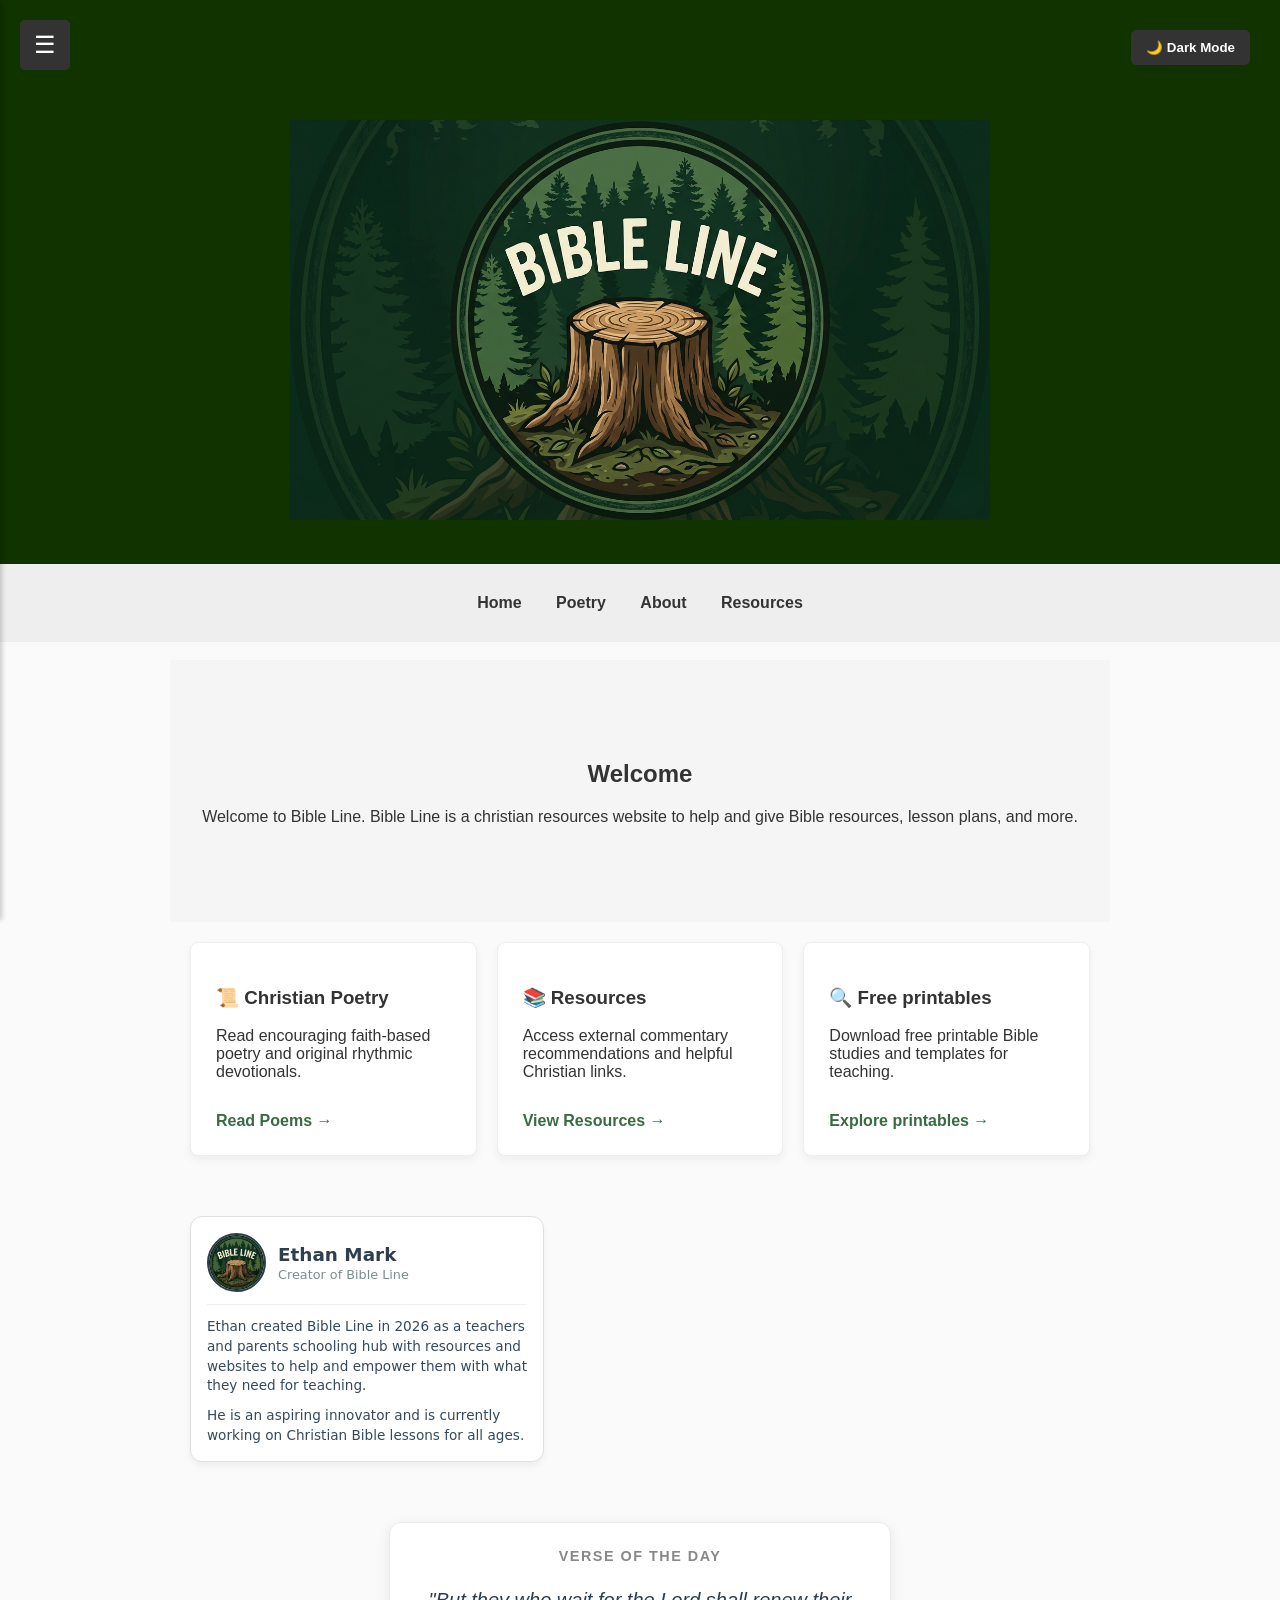
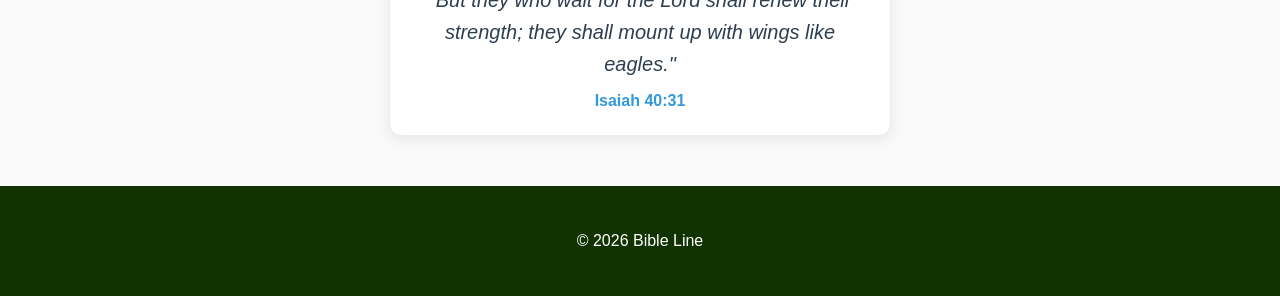
==== index.html @ 925d0a42 "Fix HTML structure for creator card section" ====
<!DOCTYPE html>
<html>
<head>
    <!-- Other tags like title and meta -->
    <link rel="icon" type="image/x-icon" href="favicon-32x32.png">
    <title>Bible Line</title>
    <meta name="viewport" content="width=device-width, initial-scale=1">
    <style>
        .dropdown-content {
            display: none;
            position: absolute; 
            background-color: #f9f9f9;
            box-shadow: 0px 8px 16px 0px rgba(0,0,0,0.2);
            padding: 12px;
            z-index: 1;
        }
        /* FIXED: Added a dot before dropdown-content */
        .dropdown:hover .dropdown-content {
            display: block; 
        }
        body {
            font-family: Arial, sans-serif;
            margin: 0;
            background: #fafafa;
            color: #333;
            transition: background 0.3s, color 0.3s;
        }
        body.dark-mode {
            background: #1a1a1a;
            color: #e0e0e0;
        }
        header {
            background: #130;
            color: white;
            text-align: center;
            padding: 40px;
            position: relative;
        }
        body.dark-mode header {
            background: #0a0a0a;
        }
        /* Sidebar Menu */
        .sidebar-menu {
            position: fixed;
            top: 0;
            left: 0;
            width: 250px;
            height: 100vh;
            background: #130;
            color: white;
            padding-top: 20px;
            transform: translateX(-100%);
            transition: transform 0.3s ease;
            z-index: 2000;
            box-shadow: 2px 0 5px rgba(0, 0, 0, 0.2);
            overflow-y: auto;
        }
        body.dark-mode .sidebar-menu {
            background: #0a0a0a;
        }
        .sidebar-menu.active {
            transform: translateX(0);
        }
        .sidebar-menu a {
            display: block;
            padding: 15px 20px;
            text-decoration: none;
            color: white;
            font-weight: bold;
            transition: all 0.3s ease;
            border-left: 4px solid transparent;
        }
        .sidebar-menu a:hover, .sidebar-menu a:active, .sidebar-menu a:focus {
            background-color: rgba(56, 107, 66, 0.2);
            border-left-color: rgb(56, 107, 66);
            padding-left: 25px;
            color: rgb(56, 107, 66);
        }
        .sidebar-menu a.active {
            background-color: rgba(56, 107, 66, 0.2);
            border-left-color: rgb(56, 107, 66);
            color: rgb(56, 107, 66);
        }
        /* Menu Toggle Button */
        .menu-toggle {
            position: fixed;
            top: 20px;
            left: 20px;
            z-index: 2001;
            background: #333;
            color: white;
            border: none;
            padding: 12px 15px;
            font-size: 24px;
            cursor: pointer;
            border-radius: 5px;
            transition: all 0.3s ease;
            width: 50px;
            height: 50px;
            display: flex;
            align-items: center;
            justify-content: center;
        }
        body.dark-mode .menu-toggle {
            background: #666;
        }
        .menu-toggle:hover {
            background: rgb(56, 107, 66);
            transform: scale(1.05);
        }
        /* Close button inside sidebar */
        .sidebar-close {
            position: absolute;
            top: 20px;
            right: 20px;
            background: none;
            border: none;
            color: white;
            font-size: 28px;
            cursor: pointer;
            padding: 0;
            transition: color 0.3s ease;
        }
        .sidebar-close:hover {
            color: rgb(56, 107, 66);
        }
        /* Overlay when sidebar is open */
        .sidebar-overlay {
            position: fixed;
            top: 0;
            left: 0;
            width: 100%;
            height: 100%;
            background: rgba(0, 0, 0, 0.5);
            z-index: 1999;
            display: none;
        }
        .sidebar-overlay.active {
            display: block;
        }
        /* Adjust header for menu */
        header {
            margin-left: 0;
            transition: margin-left 0.3s ease;
        }
        /* Sidebar menu title */
        .sidebar-title {
            padding: 20px;
            text-align: center;
            border-bottom: 2px solid rgba(255, 255, 255, 0.2);
            margin-bottom: 10px;
            font-size: 18px;
        }
        nav {
            background: #eee;
            text-align: center;
            padding: 15px;
            margin-left: 0;
            transition: margin-left 0.3s ease;
        }
        body.dark-mode nav {
            background: #2a2a2a;
        }
        nav a {
            margin: 15px;
            text-decoration: none;
            color: #333;
            font-weight: bold;
            display: inline-block;
        }
        body.dark-mode nav a {
            color: #e0e0e0;
        }
        nav a:hover, nav a:active, nav a:focus {
            color: rgb(56, 107, 66);
        }
        .hero {
            text-align: center;
            padding: 80px 20px;
            background: #f5f5f5;
        }
        body.dark-mode .hero {
            background: #222;
        }
        section {
            max-width: 900px;
            margin: auto;
            padding: 40px;
        }
        .button {
            background: #000;
            color: white;
            padding: 12px 20px;
            text-decoration: none;
            border-radius: 5px;
            cursor: pointer;
            border: none;
            font-size: 16px;
        }
        .dark-mode-toggle {
            background: #333;
            color: white;
            padding: 10px 15px;
            border: none;
            border-radius: 5px;
            cursor: pointer;
            font-weight: bold;
            margin: 10px;
            position: absolute;
            top: 20px;
            right: 20px;
            transition: background 0.3s ease;
        }
        .dark-mode-toggle:hover {
            background: rgb(56, 107, 66);
        }
        body.dark-mode .dark-mode-toggle {
            background: #666;
        }
        .book {
            background: white;
            padding: 20px;
            margin-bottom: 25px;
            border-radius: 6px;
            box-shadow: 0 0 5px rgba(0, 0, 0, 0.1);
        }
        body.dark-mode .book {
            background: #2a2a2a;
            box-shadow: 0 0 5px rgba(255, 255, 255, 0.1);
        }
        footer {
            text-align: center;
            padding: 30px;
            background: #130;
            color: white;
            margin-top: 50px;
        }
        body.dark-mode footer {
            background: #0a0a0a;
        }
        ::-webkit-scrollbar {
            width: 10px;
        }
        ::-webkit-scrollbar-track {
            background: #f7f7f6;
        }
        ::-webkit-scrollbar-thumb {
            background: #1008;
        }
        ::-webkit-scrollbar-thumb:hover {
            background: #688;
        }
        /* Mobile adjustments */
        @media (max-width: 768px) {
            .menu-toggle {
                width: 45px;
                height: 45px;
                padding: 10px;
            }
            .sidebar-menu {
                width: 200px;
            }
        }
        
        /* Widget Styling */
        #verse-widget {
            font-family: 'Segoe UI', Tahoma, Geneva, Verdana, sans-serif;
            max-width: 450px;
            margin: 20px auto;
            padding: 25px;
            background-color: #FFFFFF;
            border-radius: 12px;
            box-shadow: 0 4px 15px rgba(0, 0, 0, 0.08);
            text-align: center;
            border: 1px solid #EAEAEA;
        }
        body.dark-mode #verse-widget {
            background-color: #2a2a2a;
            border: 1px solid #444444;
            box-shadow: 0 4px 15px rgba(0, 0, 0, 0.3);
        }
        .verse-header {
            font-size: 0.9rem;
            text-transform: uppercase;
            letter-spacing: 1.5px;
            color: #888888;
            margin-bottom: 15px;
            font-weight: 600;
        }
        body.dark-mode .verse-header {
            color: #aaaaaa;
        }
        #verse-text {
            font-size: 1.25rem;
            font-style: italic;
            color: #2C3E50;
            line-height: 1.6;
            margin-bottom: 12px;
        }
        body.dark-mode #verse-text {
            color: #e0e0e0;
        }
        #verse-reference {
            font-size: 1rem;
            font-weight: 600;
            color: #3498DB;
            margin: 0;
        }
        body.dark-mode #verse-reference {
            color: #5dade2;
        }
        .features-grid {
            display: grid;
            grid-template-columns: repeat(auto-fit, minmax(250px, 1fr));
            gap: 20px;
            padding: 20px 40px;
        }
        .feature-card {
            background: white;
            padding: 25px;
            border-radius: 8px;
            box-shadow: 0 4px 10px rgba(0,0,0,0.05);
            transition: transform 0.2s;
            border: 1px solid #eee;
        }
        .feature-card:hover {
            transform: translateY(-5px);
        }
        body.dark-mode .feature-card {
            background: #2a2a2a;
            border-color: #333;
            box-shadow: 0 4px 10px rgba(0,0,0,0.3);
        }
        .card-link {
            display: inline-block;
            margin-top: 15px;
            color: rgb(56, 107, 66);
            text-decoration: none;
            font-weight: bold;
        }
        .search-section { text-align: center; }
        .search-box { display: flex; max-width: 500px; margin: 0 auto 20px; }
        .search-box input { flex: 1; padding: 12px; border: 1px solid #ccc; border-radius: 4px 0 0 4px; }
        .search-box button { padding: 12px 20px; background: rgb(56, 107, 66); color: white; border: none; border-radius: 0 4px 4px 0; cursor: pointer; }
        .search-result-box { max-width: 500px; margin: 0 auto; padding: 20px; background: #fff; border-left: 4px solid rgb(56, 107, 66); border-radius: 4px; }
        body.dark-mode .search-result-box { background: #2a2a2a; }
   
    /* Base Card Layout */
.creator-card {
  max-width: 320px; /* Small, compact width */
  background: #ffffff;
  border: 1px solid #e0e0e0;
  border-radius: 12px;
  padding: 16px;
  box-shadow: 0 4px 6px rgba(0, 0, 0, 0.05);
  font-family: system-ui, -apple-system, sans-serif;
  
  /* Smooth transition setup for the hover effect */
  transition: transform 0.3s ease, box-shadow 0.3s ease;
}

/* Header Layout (Flexbox aligns image and text side-by-side) */
.card-header {
  display: flex;
  align-items: center;
  gap: 12px;
  margin-bottom: 12px;
  border-bottom: 1px solid #f0f0f0;
  padding-bottom: 12px;
}

/* Circular Profile Picture */
.card-picture {
  width: 55px;
  height: 55px;
  border-radius: 50%;
  object-fit: cover;
  border: 2px solid #2c3e50; /* Adjust color to match your site theme */
}

/* Typography Inside Card */
.card-titles h1 {
  font-size: 1.15rem;
  margin: 0;
  color: #2c3e50;
}

.card-subtitle {
  font-size: 0.8rem;
  color: #7f8c8d;
  display: block;
  margin-top: 2px;
}

.card-content p {
  font-size: 0.85rem;
  line-height: 1.45;
  color: #34495e;
  margin: 0 0 10px 0;
}

.card-content p:last-child {
  margin-bottom: 0; /* Cleans up spacing at the bottom */
}

/* The Hover Animation Effect */
.creator-card:hover {
  transform: translateY(-5px); /* Lifts the card up slightly */
  box-shadow: 0 12px 20px rgba(0, 0, 0, 0.1); /* Deepens the shadow */
  border-color: #2c3e50; /* Optional: Changes border accent color on hover */
}
    </style>
</head>
<body>

    <!-- Sidebar Overlay -->
    <div class="sidebar-overlay" id="sidebarOverlay" onclick="closeSidebar()"></div>

    <!-- Sidebar Menu -->
    <div class="sidebar-menu" id="sidebarMenu">
        <button class="sidebar-close" onclick="closeSidebar()">✕</button>
        <img class="sidebar-title" src="bibleline_logo.png" alt="Company Logo" width="150" height="100">
        <a href="index.html" class="active">Home</a>
        <a href="poetry.html">Poetry</a>
        <a href="about.html">About</a>
           <div class="dropdown">
  <a href="resources.html">Resources</a>
     <div class="dropdown-content">
       <a href="science.html">Science</a>
       <a href="bible.html">Bible</a>
          <a href="biblelineresources.html">Bible Line resources</a>
  </div> 
</div>
   
    
    </div> <!-- FIXED: Added missing closing div for sidebar-menu -->
<!-- Menu Toggle Button -->
<button class="menu-toggle" id="menuToggle" onclick="toggleSidebar()">☰</button>
<header>
  <button class="dark-mode-toggle top-right" onclick="toggleDarkMode()">🌙 Dark Mode</button>
</header>
    <!-- Menu Toggle Button -->
    <button class="menu-toggle" id="menuToggle" onclick="toggleSidebar()">☰</button>

    <header>
        <img src="bibleline_logo.png" alt="Company Logo" width="700" height="400">
    </header>

    <nav>
        <a href="index.html">Home</a>
        <a href="poetry.html">Poetry</a>
        <a href="about.html">About</a>
        <a href="resources.html">Resources</a>
    </nav>
    <br>
  <section class="hero">
        <h2>Welcome</h2>
        <p>Welcome to Bible Line. Bible Line is a christian resources website to help and give Bible resources, lesson plans, and more.</p>
    </section>
    
<section class="features-grid">
    <div class="feature-card">
        <h3>📜 Christian Poetry</h3>
        <p>Read encouraging faith-based poetry and original rhythmic devotionals.</p>
        <a href="poetry.html" class="card-link">Read Poems →</a>
    </div>
    <div class="feature-card">
        <h3>📚 Resources</h3>
        <p>Access external commentary recommendations and helpful Christian links.</p>
        <a href="resources.html" class="card-link">View Resources →</a>
    </div>
    <div class="feature-card">
        <h3>🔍 Free printables</h3>
        <p>Download free printable Bible studies and templates for teaching.</p>
        <a href="biblelineresources.html" class="card-link">Explore printables →</a>
    </div>
</section>

    <!-- Hoverable Creator Card -->
<section><aside class="creator-card">
  <div class="card-header">
    <img src="bibleline_logo.png" alt="Ethan Mark Profile Picture" class="card-picture">
    <div class="card-titles">
      <h1>Ethan Mark</h1>
      <span class="card-subtitle">Creator of Bible Line</span>
    </div>
  </div>
  
  <div class="card-content">
    <p>Ethan created Bible Line in 2026 as a teachers and parents schooling hub with resources and websites to help and empower them with what they need for teaching.</p>
    <p>He is an aspiring innovator and is currently working on Christian Bible lessons for all ages.</p>
  </div>
</aside></section>
<!---<section class="search-section">
    <h2>Quick Scripture Lookup</h2>
    <div class="search-box">
        <input type="text" id="scriptureInput" placeholder="e.g., John 3:16 or Genesis 1:1">
        <button onclick="lookupScripture()">Search</button>
    </div>
    <div id="searchResult" class="search-result-box" style="display:none;"></div>
</section> -->
    
    <!-- Verse of the Day Widget Container -->
    <div id="verse-widget">
        <div class="verse-header">Verse of the Day</div>
        <p id="verse-text">Loading daily verse...</p>
        <p id="verse-reference"></p>
    </div>

    
    <footer>
        <p>© 2026 Bible Line</p>
    </footer>

    <!-- Combined and Corrected Logic Script -->
    <script>
        // A curated list of verses to rotate through daily
        const verses = [
            {
                text: "For I know the plans I have for you, declares the Lord, plans for welfare and not for evil, to give you a future and a hope.",
                ref: "Jeremiah 29:11"
            },
            {
                text: "Trust in the Lord with all your heart, and do not lean on your own understanding.",
                ref: "Proverbs 3:5"
            },
            {
                text: "The Lord is my shepherd; I shall not want.",
                ref: "Psalm 23:1"
            },
            {
                text: "I can do all things through him who strengthens me.",
                ref: "Philippians 4:13"
            },
            {
                text: "But they who wait for the Lord shall renew their strength; they shall mount up with wings like eagles.",
                ref: "Isaiah 40:31"
            },
            {
                text: "Be strong and courageous. Do not be frightened, and do not be dismayed, for the Lord your God is with you wherever you go.",
                ref: "Joshua 1:9"
            },
            {
                text: "And we know that for those who love God all things work together for good, for those who are called according to his purpose.",
                ref: "Romans 8:28"
            }
        ];

        function displayDailyVerse() {
            // Get the current day of the year (0-365) to determine the index
            const now = new Date();
            const start = new Date(now.getFullYear(), 0, 0);
            const diff = now - start;
            const oneDay = 1000 * 60 * 60 * 24;
            const dayOfYear = Math.floor(diff / oneDay);

            // Select the verse using the day number
            const verseIndex = dayOfYear % verses.length;
            const dailyVerse = verses[verseIndex];

            // Inject into the HTML
            document.getElementById("verse-text").innerText = `"${dailyVerse.text}"`;
            document.getElementById("verse-reference").innerText = dailyVerse.ref;
        }

        // Toggle sidebar menu
        function toggleSidebar() {
            const sidebar = document.getElementById('sidebarMenu');
            const overlay = document.getElementById('sidebarOverlay');
            sidebar.classList.toggle('active');
            overlay.classList.toggle('active');
        }

        // Close sidebar menu
        function closeSidebar() {
            const sidebar = document.getElementById('sidebarMenu');
            const overlay = document.getElementById('sidebarOverlay');
            sidebar.classList.remove('active');
            overlay.classList.remove('active');
        }

        // Run everything once DOM is ready to avoid window.onload overriding issues
        document.addEventListener('DOMContentLoaded', function() {
            // Run verse display
            displayDailyVerse();

            // Close sidebar when clicking on a link
            document.querySelectorAll('.sidebar-menu a').forEach(link => {
                link.addEventListener('click', function() {
                    closeSidebar();
                });
            });

            // Close sidebar when pressing Escape key
            document.addEventListener('keydown', function(event) {
                if (event.key === 'Escape') {
                    closeSidebar();
                }
            });

            // Load saved dark mode preference
            if (localStorage.getItem('darkMode') === 'enabled') {
                document.body.classList.add('dark-mode');
            }

            // Set active sidebar link based on current page
            const currentPage = window.location.pathname.split('/').pop() || 'index.html';
            document.querySelectorAll('.sidebar-menu a').forEach(link => {
                if (link.getAttribute('href') === currentPage) {
                    link.classList.add('active');
                }
            });
        });
        
        // Toggle dark mode
        function toggleDarkMode() {
            document.body.classList.toggle('dark-mode');
            
            // Save preference to browser storage
            if (document.body.classList.contains('dark-mode')) {
                localStorage.setItem('darkMode', 'enabled');
            } else {
                localStorage.setItem('darkMode', 'disabled');
            }
        }
        
        async function lookupScripture() {
            const query = document.getElementById('scriptureInput').value.trim();
            const resultBox = document.getElementById('searchResult');
            if (!query) return;

            resultBox.style.display = "block";
            resultBox.innerText = "Searching...";

            try {
                // Uses the open translation API
                const response = await fetch(`https://bible-api.com${encodeURIComponent(query)}`);
                if (!response.ok) throw new Error();
                const data = await response.json();
                
                resultBox.innerHTML = `<strong>${data.reference} (${data.translation_name})</strong><p>"${data.text.trim()}"</p>`;
            } catch (e) {
                resultBox.innerHTML = "<span style='color:red;'>Verse not found. Please check spelling (e.g., 'John 3:16').</span>";
            }
        }
    </script>
</body>
</html>
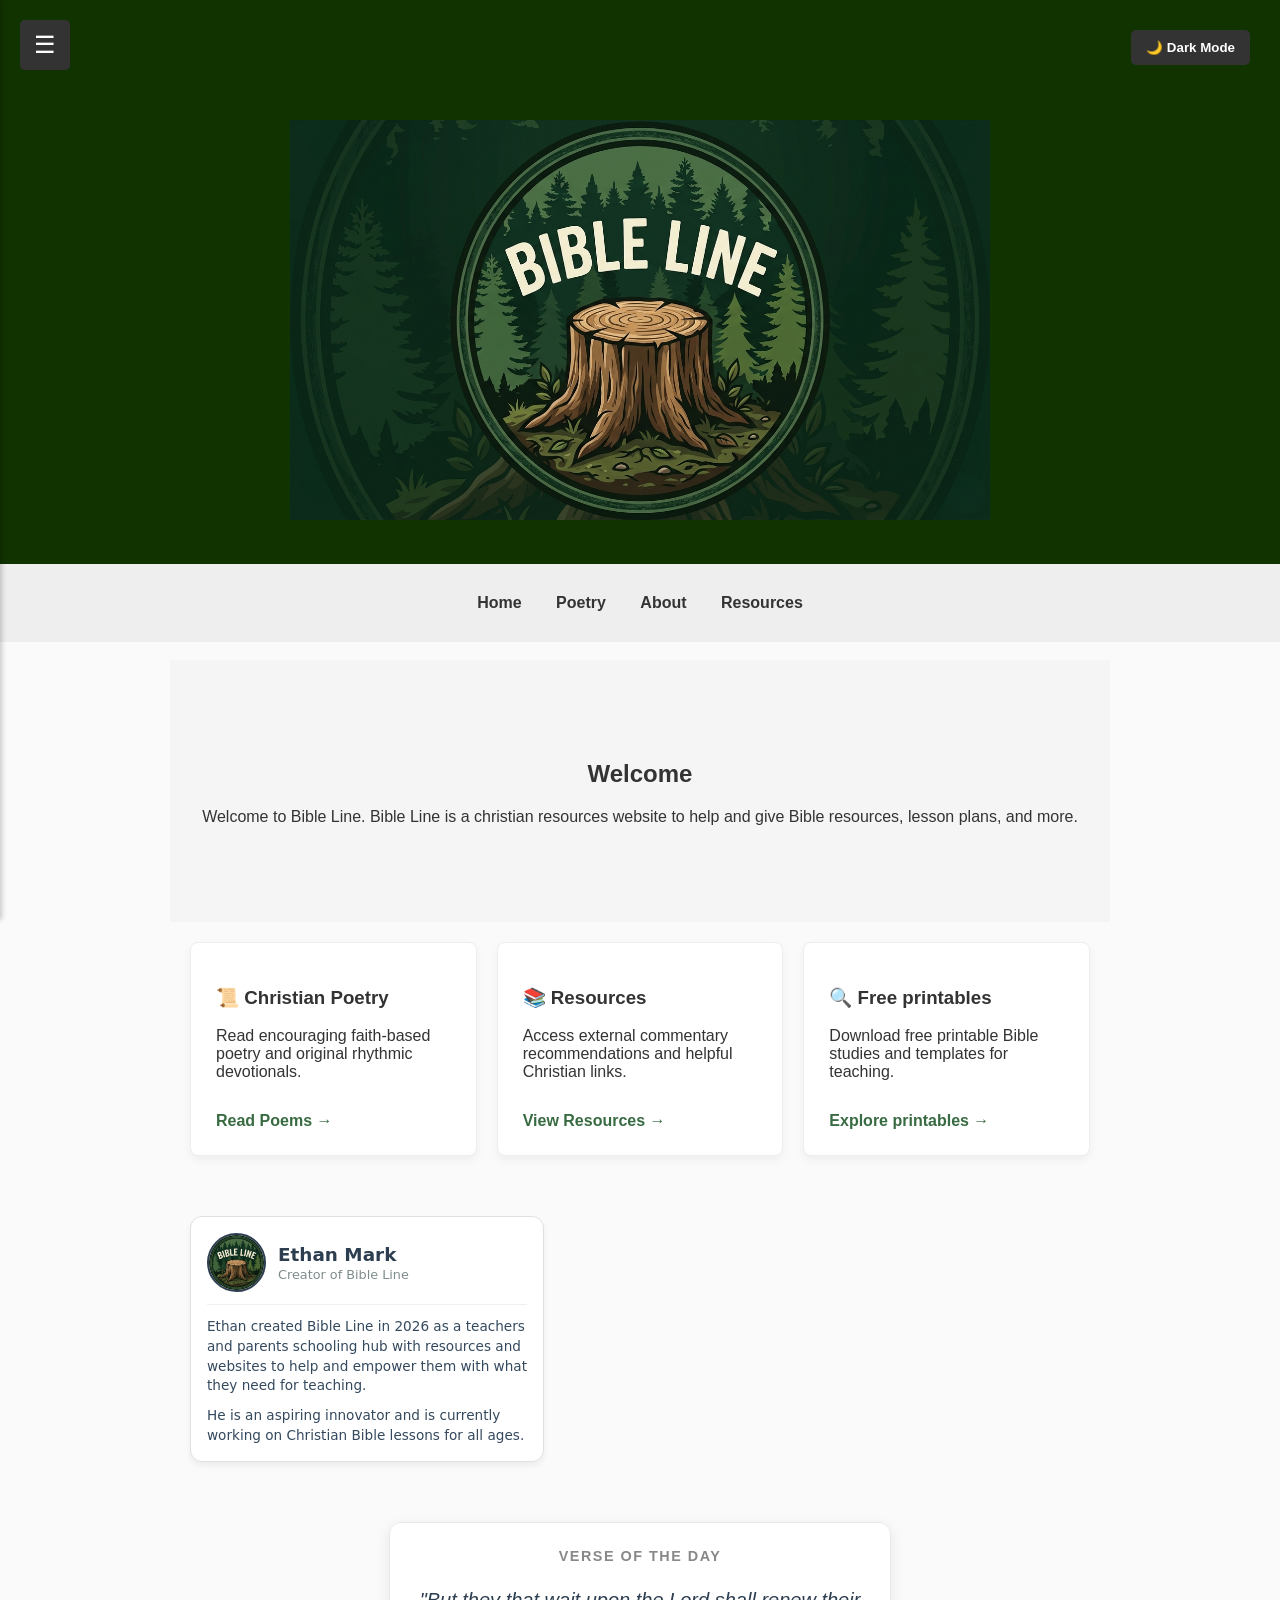
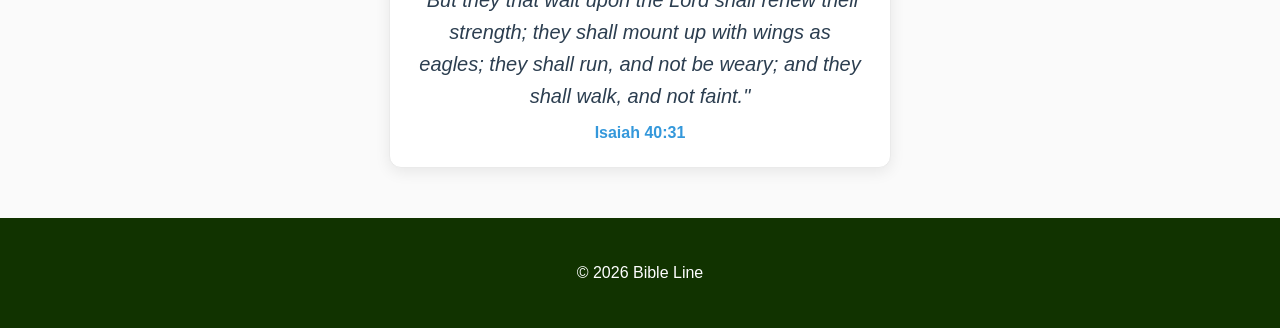
==== commit be499243: "Update verses for the verse of the day section" ====
--- a/index.html
+++ b/index.html
@@ -432,7 +432,7 @@
   </div> 
 </div>
    
-    
+     
     </div> <!-- FIXED: Added missing closing div for sidebar-menu -->
 <!-- Menu Toggle Button -->
 <button class="menu-toggle" id="menuToggle" onclick="toggleSidebar()">☰</button>
@@ -517,11 +517,15 @@
         // A curated list of verses to rotate through daily
         const verses = [
             {
-                text: "For I know the plans I have for you, declares the Lord, plans for welfare and not for evil, to give you a future and a hope.",
+                text: "I can do all things through Christ which strengtheneth me.",
+                ref: "Philippians 4:13"
+            },
+            {
+                text: "For I know the thoughts that I think toward you, saith the Lord, thoughts of peace, and not of evil, to give you an expected end.",
                 ref: "Jeremiah 29:11"
             },
             {
-                text: "Trust in the Lord with all your heart, and do not lean on your own understanding.",
+                text: "Trust in the Lord with all thine heart; and lean not unto thine own understanding.",
                 ref: "Proverbs 3:5"
             },
             {
@@ -529,19 +533,15 @@
                 ref: "Psalm 23:1"
             },
             {
-                text: "I can do all things through him who strengthens me.",
-                ref: "Philippians 4:13"
-            },
-            {
-                text: "But they who wait for the Lord shall renew their strength; they shall mount up with wings like eagles.",
+                text: "But they that wait upon the Lord shall renew their strength; they shall mount up with wings as eagles; they shall run, and not be weary; and they shall walk, and not faint.",
                 ref: "Isaiah 40:31"
             },
             {
-                text: "Be strong and courageous. Do not be frightened, and do not be dismayed, for the Lord your God is with you wherever you go.",
+                text: "Have not I commanded thee? Be strong and of a good courage; be not afraid, neither be thou dismayed: for the Lord thy God is with thee whithersoever thou goest.",
                 ref: "Joshua 1:9"
             },
             {
-                text: "And we know that for those who love God all things work together for good, for those who are called according to his purpose.",
+                text: "And we know that all things work together for good to them that love God, to them who are the called according to his purpose.",
                 ref: "Romans 8:28"
             }
         ];
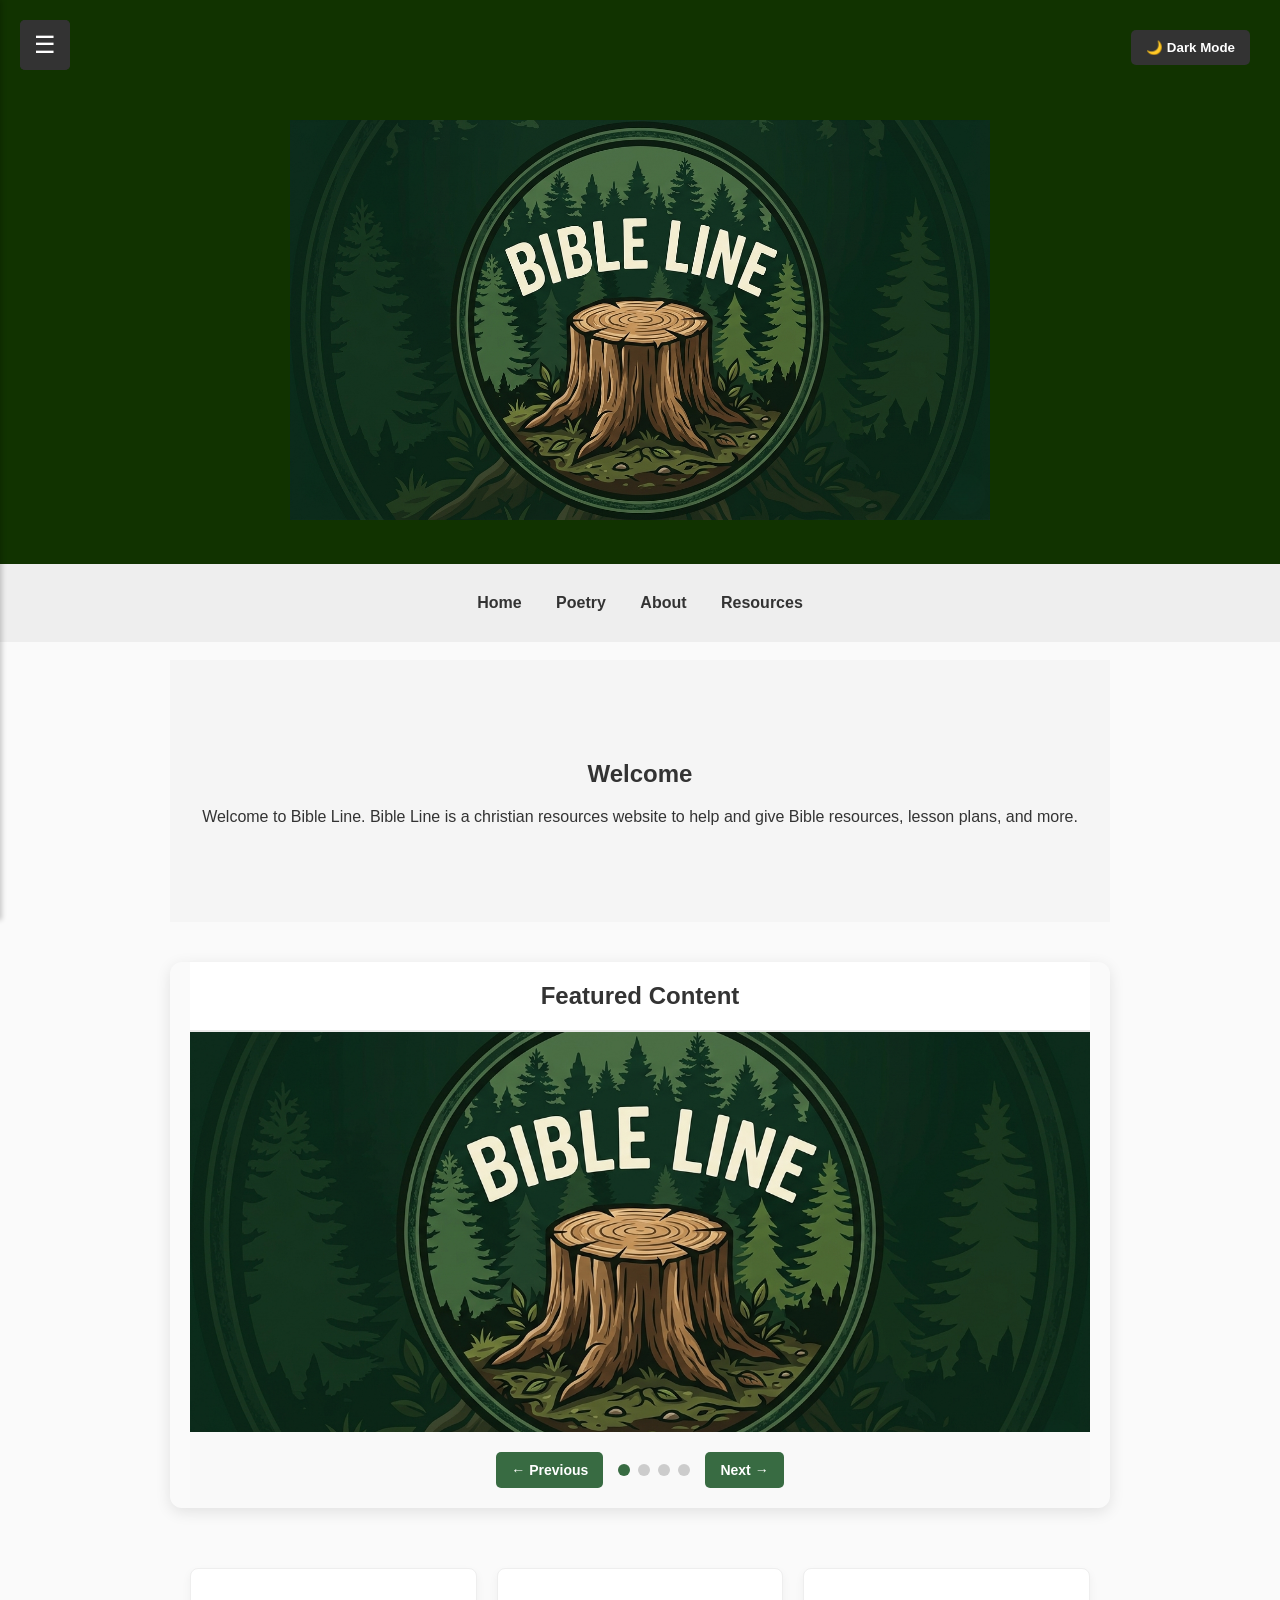
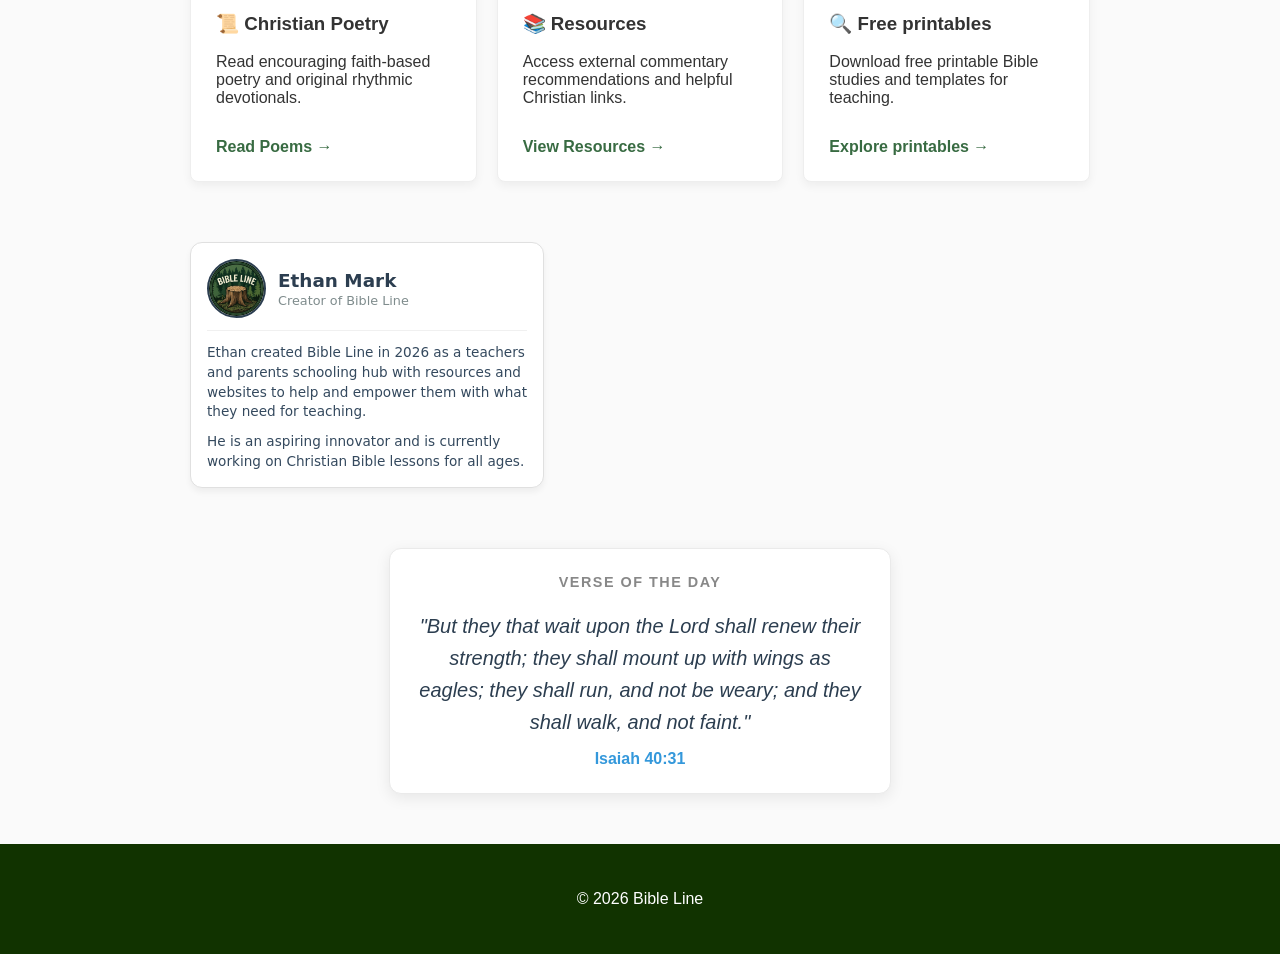
==== commit 8305f57a: "Add auto-rotating image carousel section to homepage" ====
--- a/index.html
+++ b/index.html
@@ -409,6 +409,138 @@
   box-shadow: 0 12px 20px rgba(0, 0, 0, 0.1); /* Deepens the shadow */
   border-color: #2c3e50; /* Optional: Changes border accent color on hover */
 }
+
+        /* Carousel Styling */
+        .carousel-container {
+            max-width: 900px;
+            margin: 40px auto;
+            padding: 0 20px;
+            position: relative;
+            overflow: hidden;
+            border-radius: 12px;
+            box-shadow: 0 4px 15px rgba(0, 0, 0, 0.1);
+        }
+
+        body.dark-mode .carousel-container {
+            box-shadow: 0 4px 15px rgba(0, 0, 0, 0.3);
+        }
+
+        .carousel {
+            position: relative;
+            width: 100%;
+            height: 400px;
+            background: #f0f0f0;
+            overflow: hidden;
+        }
+
+        body.dark-mode .carousel {
+            background: #222;
+        }
+
+        .carousel-slide {
+            position: absolute;
+            width: 100%;
+            height: 100%;
+            opacity: 0;
+            transition: opacity 0.8s ease-in-out;
+            display: flex;
+            align-items: center;
+            justify-content: center;
+        }
+
+        .carousel-slide.active {
+            opacity: 1;
+        }
+
+        .carousel-slide img {
+            width: 100%;
+            height: 100%;
+            object-fit: cover;
+        }
+
+        /* Carousel Controls */
+        .carousel-controls {
+            display: flex;
+            justify-content: center;
+            align-items: center;
+            gap: 15px;
+            padding: 20px;
+            background: #f9f9f9;
+        }
+
+        body.dark-mode .carousel-controls {
+            background: #2a2a2a;
+        }
+
+        .carousel-btn {
+            background: rgb(56, 107, 66);
+            color: white;
+            border: none;
+            padding: 10px 15px;
+            border-radius: 5px;
+            cursor: pointer;
+            font-weight: bold;
+            transition: background 0.3s ease;
+            font-size: 14px;
+        }
+
+        .carousel-btn:hover {
+            background: #3d7547;
+        }
+
+        .carousel-dots {
+            display: flex;
+            gap: 8px;
+            justify-content: center;
+        }
+
+        .dot {
+            width: 12px;
+            height: 12px;
+            border-radius: 50%;
+            background: #ccc;
+            cursor: pointer;
+            transition: background 0.3s ease;
+        }
+
+        .dot.active {
+            background: rgb(56, 107, 66);
+        }
+
+        .dot:hover {
+            background: #999;
+        }
+
+        .carousel-title {
+            text-align: center;
+            padding: 20px;
+            font-size: 24px;
+            font-weight: bold;
+            color: #333;
+            background: white;
+            border-bottom: 2px solid #eaeaea;
+        }
+
+        body.dark-mode .carousel-title {
+            background: #2a2a2a;
+            color: #e0e0e0;
+            border-bottom-color: #444;
+        }
+
+        @media (max-width: 768px) {
+            .carousel {
+                height: 250px;
+            }
+
+            .carousel-btn {
+                padding: 8px 12px;
+                font-size: 12px;
+            }
+
+            .carousel-title {
+                font-size: 18px;
+            }
+        }
     </style>
 </head>
 <body>
@@ -457,6 +589,35 @@
         <h2>Welcome</h2>
         <p>Welcome to Bible Line. Bible Line is a christian resources website to help and give Bible resources, lesson plans, and more.</p>
     </section>
+
+    <!-- Auto-Rotating Carousel -->
+    <div class="carousel-container">
+        <div class="carousel-title">Featured Content</div>
+        <div class="carousel">
+            <div class="carousel-slide active">
+                <img src="bibleline_logo.png" alt="Featured Image 1">
+            </div>
+            <div class="carousel-slide">
+                <img src="bibleline_logo.png" alt="Featured Image 2">
+            </div>
+            <div class="carousel-slide">
+                <img src="bibleline_logo.png" alt="Featured Image 3">
+            </div>
+            <div class="carousel-slide">
+                <img src="bibleline_logo.png" alt="Featured Image 4">
+            </div>
+        </div>
+        <div class="carousel-controls">
+            <button class="carousel-btn" onclick="previousSlide()">← Previous</button>
+            <div class="carousel-dots">
+                <span class="dot active" onclick="goToSlide(0)"></span>
+                <span class="dot" onclick="goToSlide(1)"></span>
+                <span class="dot" onclick="goToSlide(2)"></span>
+                <span class="dot" onclick="goToSlide(3)"></span>
+            </div>
+            <button class="carousel-btn" onclick="nextSlide()">Next →</button>
+        </div>
+    </div>
     
 <section class="features-grid">
     <div class="feature-card">
@@ -563,6 +724,45 @@
             document.getElementById("verse-reference").innerText = dailyVerse.ref;
         }
 
+        // Carousel functionality
+        let currentSlide = 0;
+        const slides = document.querySelectorAll('.carousel-slide');
+        const dots = document.querySelectorAll('.dot');
+        let autoRotateInterval;
+
+        function showSlide(n) {
+            slides.forEach(slide => slide.classList.remove('active'));
+            dots.forEach(dot => dot.classList.remove('active'));
+            
+            slides[n].classList.add('active');
+            dots[n].classList.add('active');
+            currentSlide = n;
+        }
+
+        function nextSlide() {
+            showSlide((currentSlide + 1) % slides.length);
+            resetAutoRotate();
+        }
+
+        function previousSlide() {
+            showSlide((currentSlide - 1 + slides.length) % slides.length);
+            resetAutoRotate();
+        }
+
+        function goToSlide(n) {
+            showSlide(n);
+            resetAutoRotate();
+        }
+
+        function autoRotate() {
+            nextSlide();
+        }
+
+        function resetAutoRotate() {
+            clearInterval(autoRotateInterval);
+            autoRotateInterval = setInterval(autoRotate, 5000); // Change slide every 5 seconds
+        }
+
         // Toggle sidebar menu
         function toggleSidebar() {
             const sidebar = document.getElementById('sidebarMenu');
@@ -583,6 +783,9 @@
         document.addEventListener('DOMContentLoaded', function() {
             // Run verse display
             displayDailyVerse();
+
+            // Start carousel auto-rotation
+            autoRotateInterval = setInterval(autoRotate, 5000);
 
             // Close sidebar when clicking on a link
             document.querySelectorAll('.sidebar-menu a').forEach(link => {
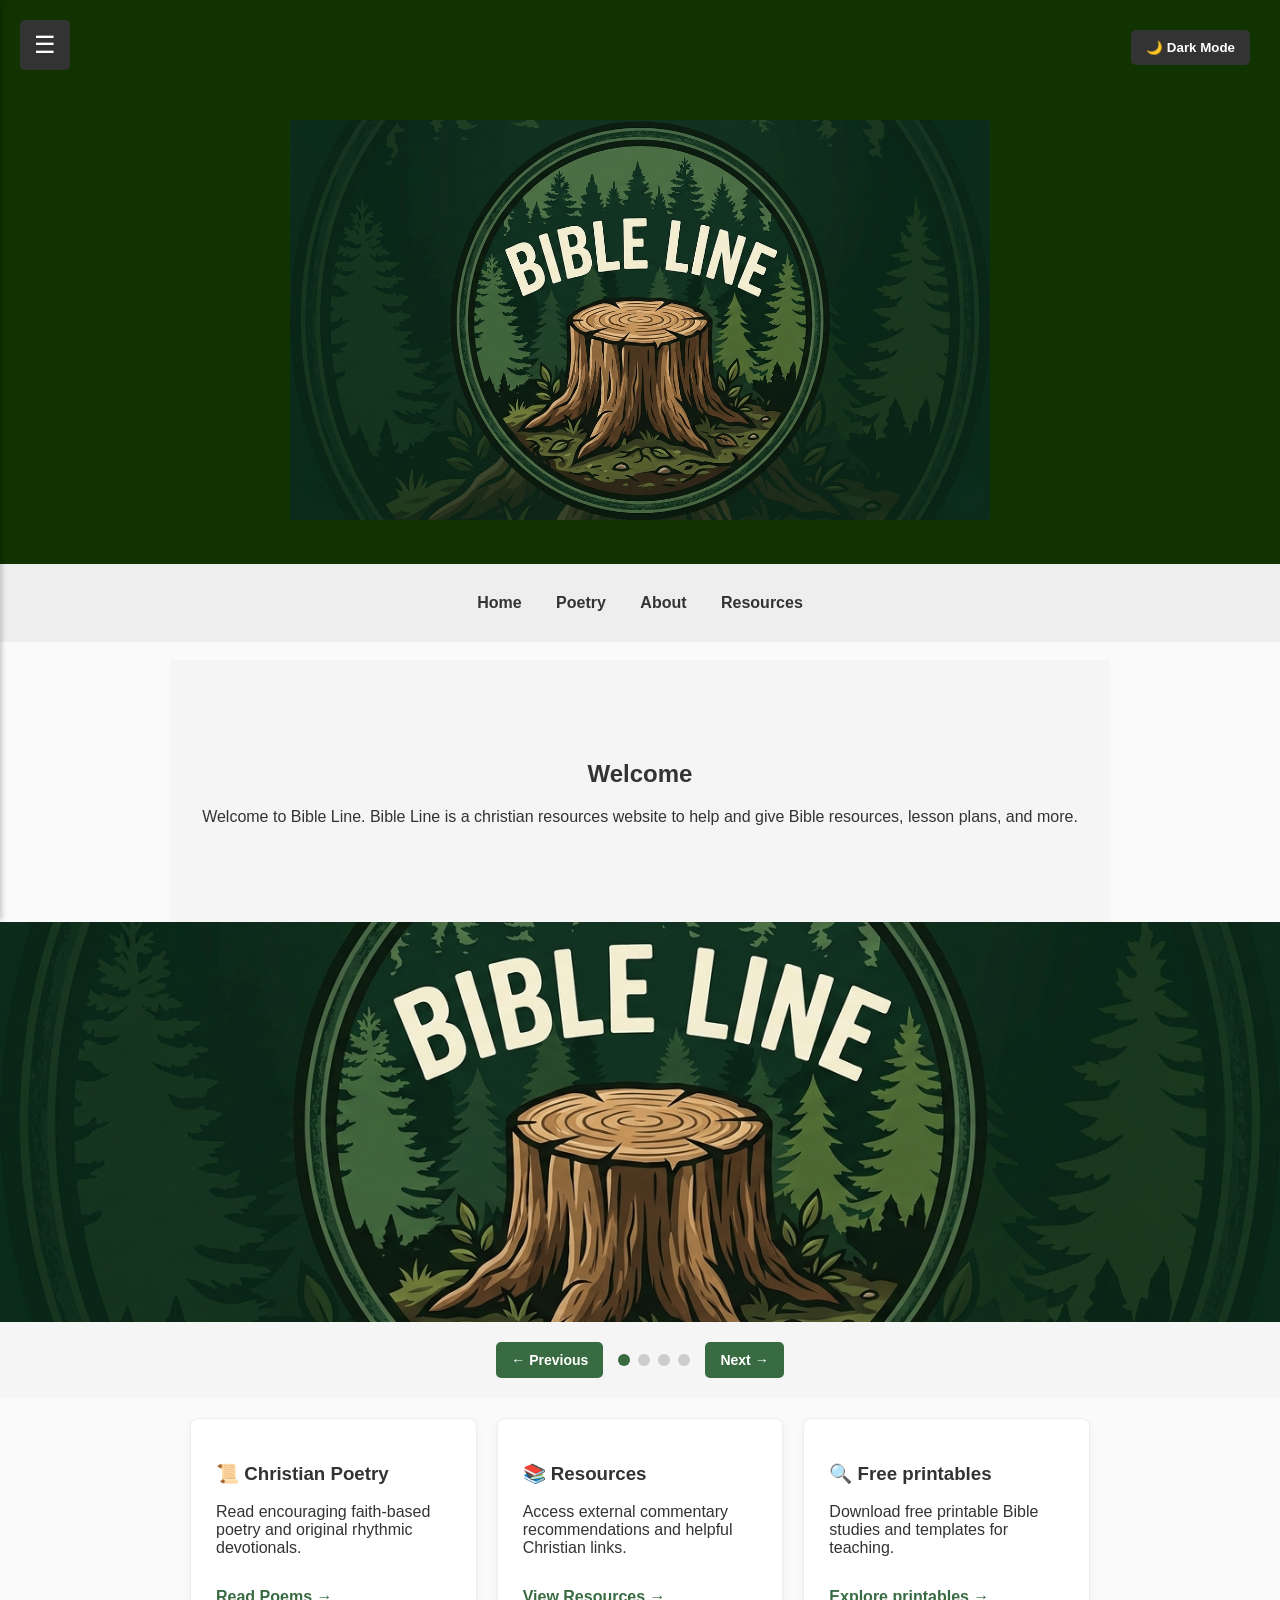
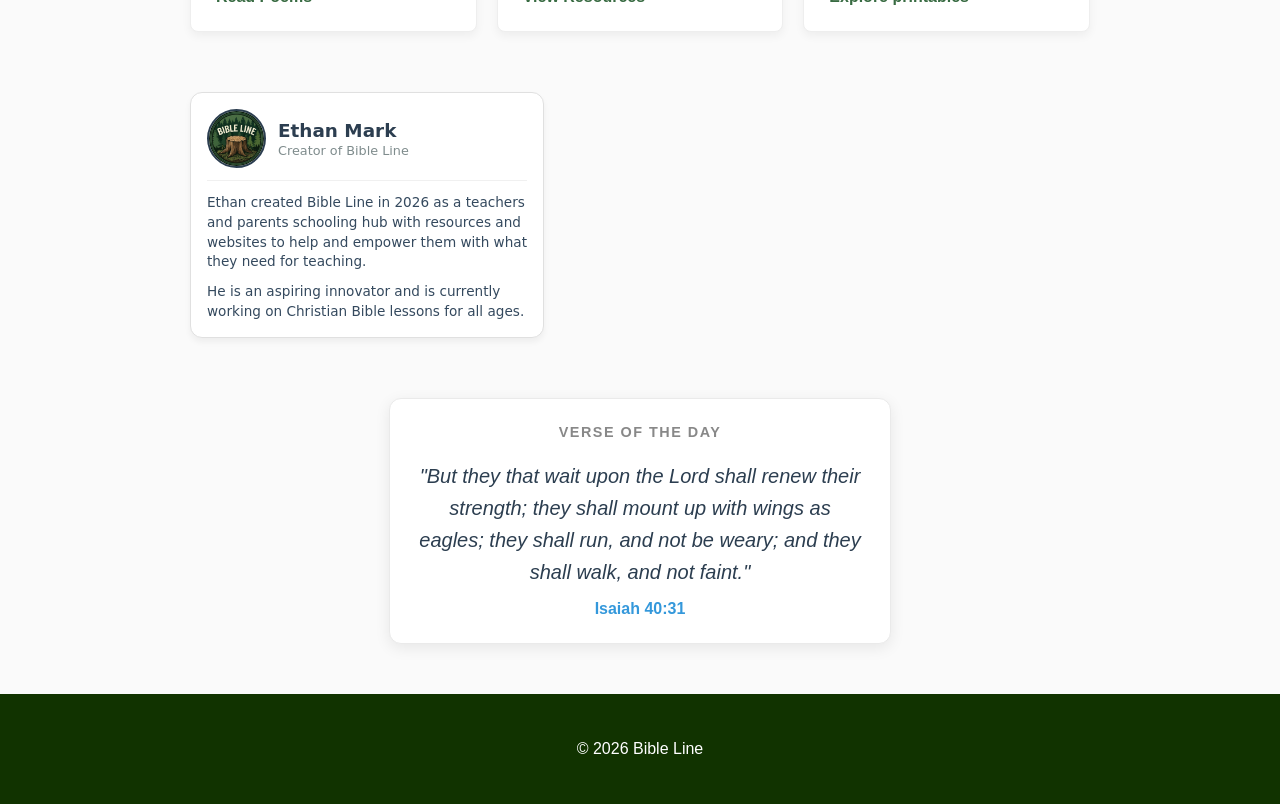
==== commit 288c0715: "Update carousel to blend seamlessly into background with no borders or shadows" ====
--- a/index.html
+++ b/index.html
@@ -410,31 +410,33 @@
   border-color: #2c3e50; /* Optional: Changes border accent color on hover */
 }
 
-        /* Carousel Styling */
+        /* Carousel Styling - Blended Background */
         .carousel-container {
-            max-width: 900px;
-            margin: 40px auto;
-            padding: 0 20px;
+            max-width: 100%;
+            margin: 0;
+            padding: 0;
             position: relative;
             overflow: hidden;
-            border-radius: 12px;
-            box-shadow: 0 4px 15px rgba(0, 0, 0, 0.1);
+            border-radius: 0;
+            box-shadow: none;
+            background: #f5f5f5;
         }
 
         body.dark-mode .carousel-container {
-            box-shadow: 0 4px 15px rgba(0, 0, 0, 0.3);
+            background: #222;
+            box-shadow: none;
         }
 
         .carousel {
             position: relative;
             width: 100%;
             height: 400px;
-            background: #f0f0f0;
+            background: transparent;
             overflow: hidden;
         }
 
         body.dark-mode .carousel {
-            background: #222;
+            background: transparent;
         }
 
         .carousel-slide {
@@ -465,11 +467,12 @@
             align-items: center;
             gap: 15px;
             padding: 20px;
-            background: #f9f9f9;
+            background: transparent;
+            margin: 0 auto;
         }
 
         body.dark-mode .carousel-controls {
-            background: #2a2a2a;
+            background: transparent;
         }
 
         .carousel-btn {
@@ -511,22 +514,6 @@
             background: #999;
         }
 
-        .carousel-title {
-            text-align: center;
-            padding: 20px;
-            font-size: 24px;
-            font-weight: bold;
-            color: #333;
-            background: white;
-            border-bottom: 2px solid #eaeaea;
-        }
-
-        body.dark-mode .carousel-title {
-            background: #2a2a2a;
-            color: #e0e0e0;
-            border-bottom-color: #444;
-        }
-
         @media (max-width: 768px) {
             .carousel {
                 height: 250px;
@@ -535,10 +522,6 @@
             .carousel-btn {
                 padding: 8px 12px;
                 font-size: 12px;
-            }
-
-            .carousel-title {
-                font-size: 18px;
             }
         }
     </style>
@@ -590,9 +573,8 @@
         <p>Welcome to Bible Line. Bible Line is a christian resources website to help and give Bible resources, lesson plans, and more.</p>
     </section>
 
-    <!-- Auto-Rotating Carousel -->
+    <!-- Auto-Rotating Carousel - Blended Background -->
     <div class="carousel-container">
-        <div class="carousel-title">Featured Content</div>
         <div class="carousel">
             <div class="carousel-slide active">
                 <img src="bibleline_logo.png" alt="Featured Image 1">
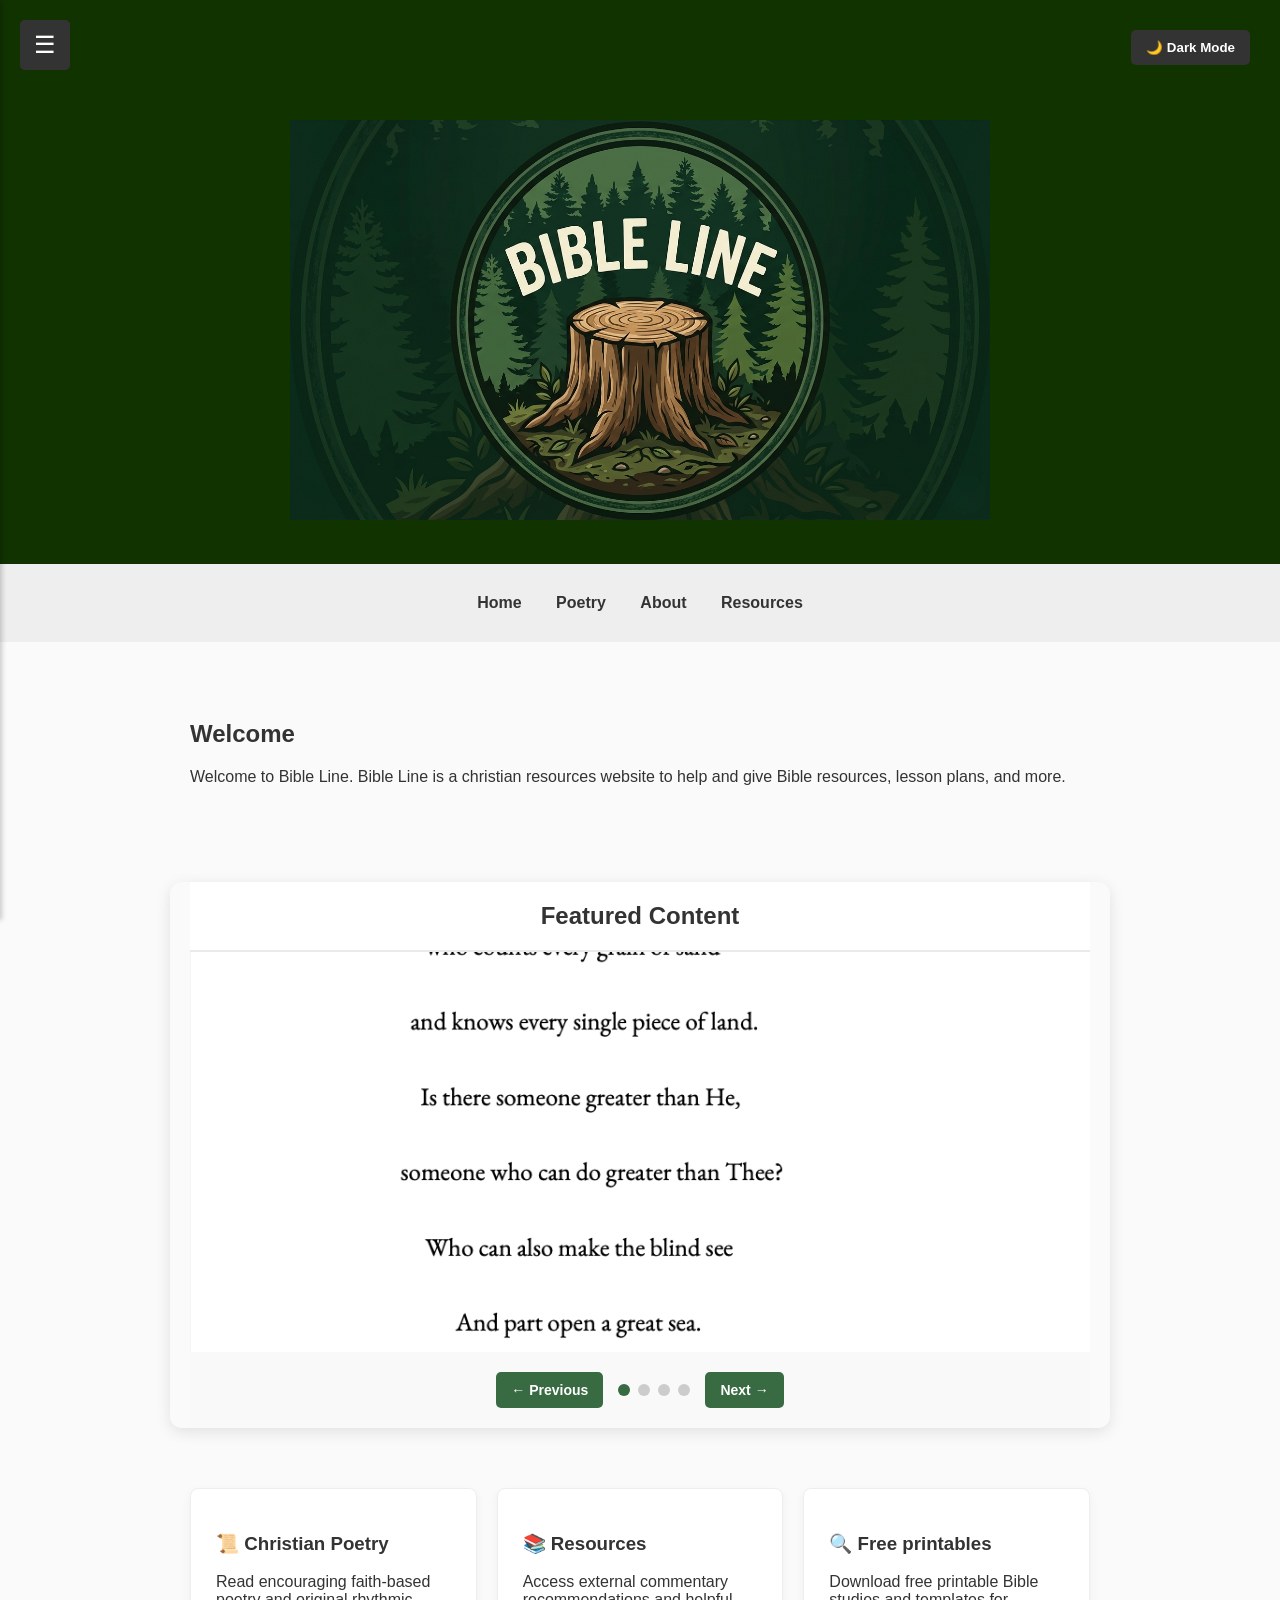
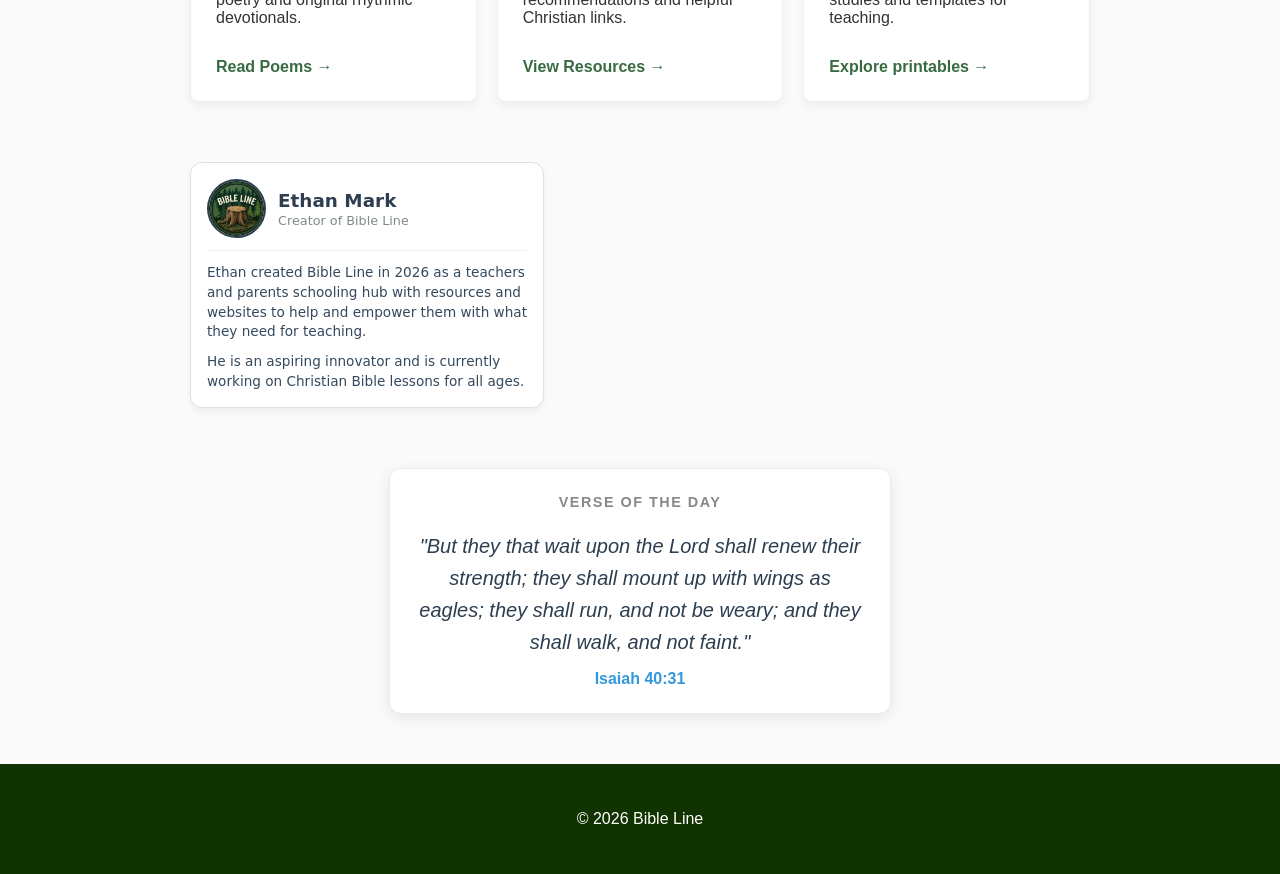
==== commit 29435ffc: "Refactor carousel styles and add title section Updated carousel styling and added title for better p" ====
--- a/index.html
+++ b/index.html
@@ -410,33 +410,31 @@
   border-color: #2c3e50; /* Optional: Changes border accent color on hover */
 }
 
-        /* Carousel Styling - Blended Background */
+        /* Carousel Styling */
         .carousel-container {
-            max-width: 100%;
-            margin: 0;
-            padding: 0;
+            max-width: 900px;
+            margin: 40px auto;
+            padding: 0 20px;
             position: relative;
             overflow: hidden;
-            border-radius: 0;
-            box-shadow: none;
-            background: #f5f5f5;
+            border-radius: 12px;
+            box-shadow: 0 4px 15px rgba(0, 0, 0, 0.1);
         }
 
         body.dark-mode .carousel-container {
-            background: #222;
-            box-shadow: none;
+            box-shadow: 0 4px 15px rgba(0, 0, 0, 0.3);
         }
 
         .carousel {
             position: relative;
             width: 100%;
             height: 400px;
-            background: transparent;
+            background: #f0f0f0;
             overflow: hidden;
         }
 
         body.dark-mode .carousel {
-            background: transparent;
+            background: #222;
         }
 
         .carousel-slide {
@@ -467,12 +465,11 @@
             align-items: center;
             gap: 15px;
             padding: 20px;
-            background: transparent;
-            margin: 0 auto;
+            background: #f9f9f9;
         }
 
         body.dark-mode .carousel-controls {
-            background: transparent;
+            background: #2a2a2a;
         }
 
         .carousel-btn {
@@ -514,6 +511,22 @@
             background: #999;
         }
 
+        .carousel-title {
+            text-align: center;
+            padding: 20px;
+            font-size: 24px;
+            font-weight: bold;
+            color: #333;
+            background: white;
+            border-bottom: 2px solid #eaeaea;
+        }
+
+        body.dark-mode .carousel-title {
+            background: #2a2a2a;
+            color: #e0e0e0;
+            border-bottom-color: #444;
+        }
+
         @media (max-width: 768px) {
             .carousel {
                 height: 250px;
@@ -522,6 +535,10 @@
             .carousel-btn {
                 padding: 8px 12px;
                 font-size: 12px;
+            }
+
+            .carousel-title {
+                font-size: 18px;
             }
         }
     </style>
@@ -568,16 +585,17 @@
         <a href="resources.html">Resources</a>
     </nav>
     <br>
-  <section class="hero">
+  <section>
         <h2>Welcome</h2>
         <p>Welcome to Bible Line. Bible Line is a christian resources website to help and give Bible resources, lesson plans, and more.</p>
     </section>
 
-    <!-- Auto-Rotating Carousel - Blended Background -->
+    <!-- Auto-Rotating Carousel -->
     <div class="carousel-container">
+        <div class="carousel-title">Featured Content</div>
         <div class="carousel">
             <div class="carousel-slide active">
-                <img src="bibleline_logo.png" alt="Featured Image 1">
+                <img src="Who is He.png" alt="Featured Image 1">
             </div>
             <div class="carousel-slide">
                 <img src="bibleline_logo.png" alt="Featured Image 2">
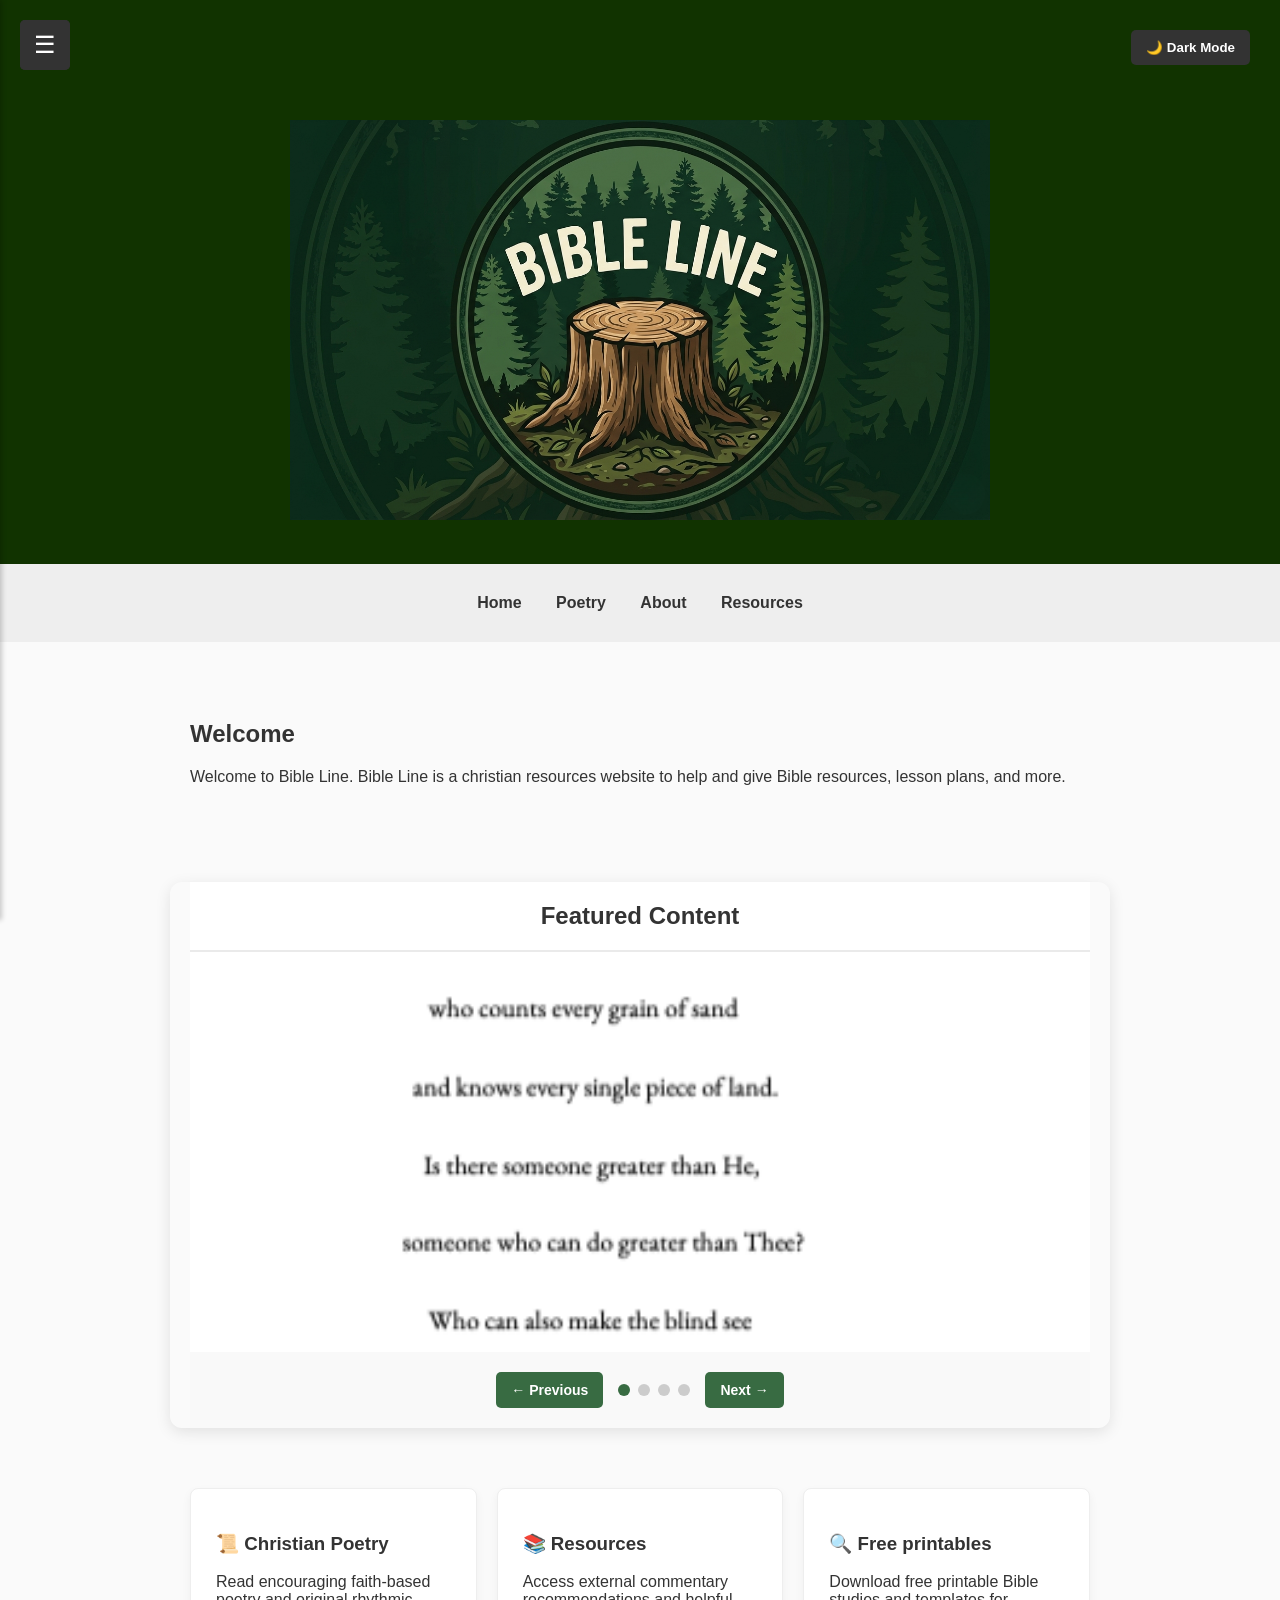
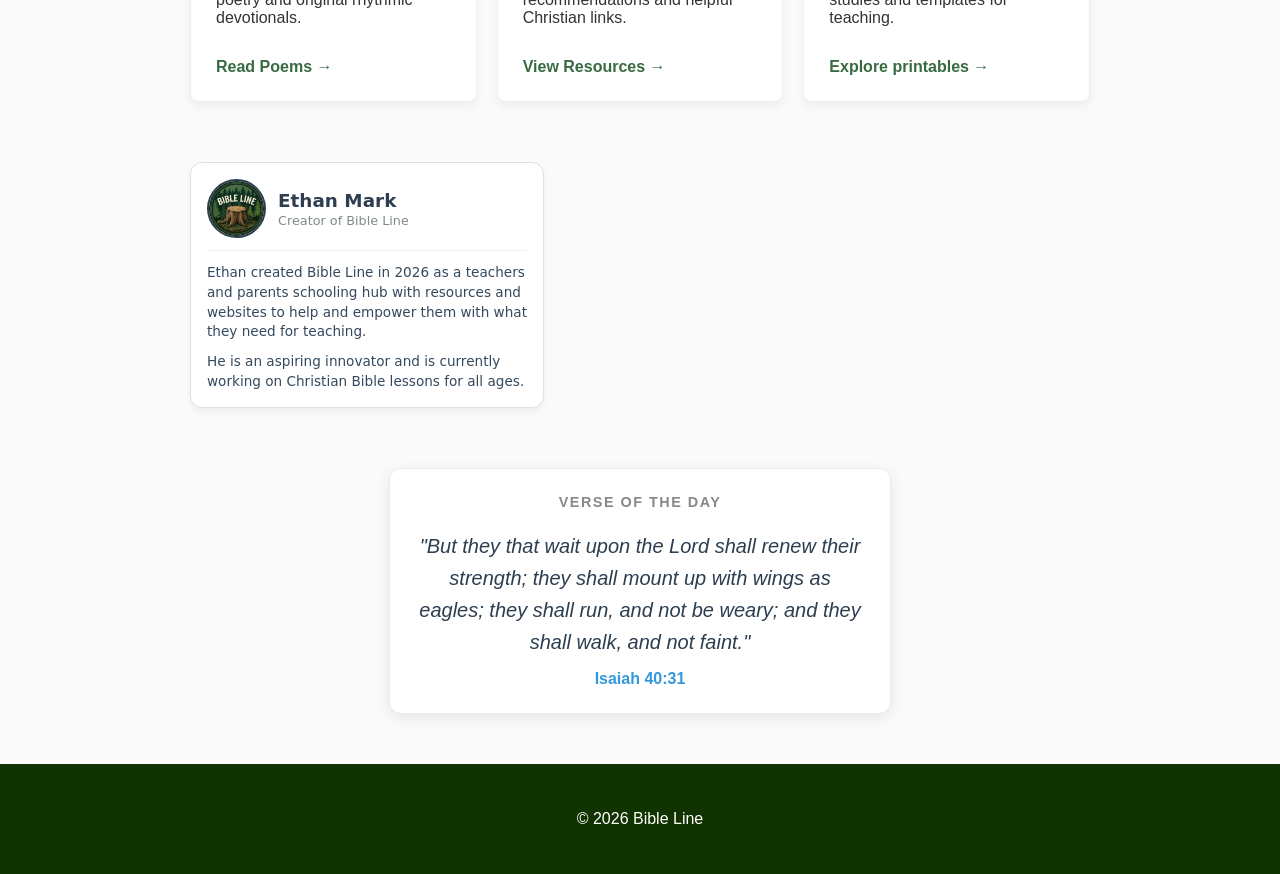
==== commit 39498f2e: "Fix image filename in carousel slide" ====
--- a/index.html
+++ b/index.html
@@ -595,7 +595,7 @@
         <div class="carousel-title">Featured Content</div>
         <div class="carousel">
             <div class="carousel-slide active">
-                <img src="Who is He.png" alt="Featured Image 1">
+                <img src="Who is  He.png" alt="Featured Image 1">
             </div>
             <div class="carousel-slide">
                 <img src="bibleline_logo.png" alt="Featured Image 2">
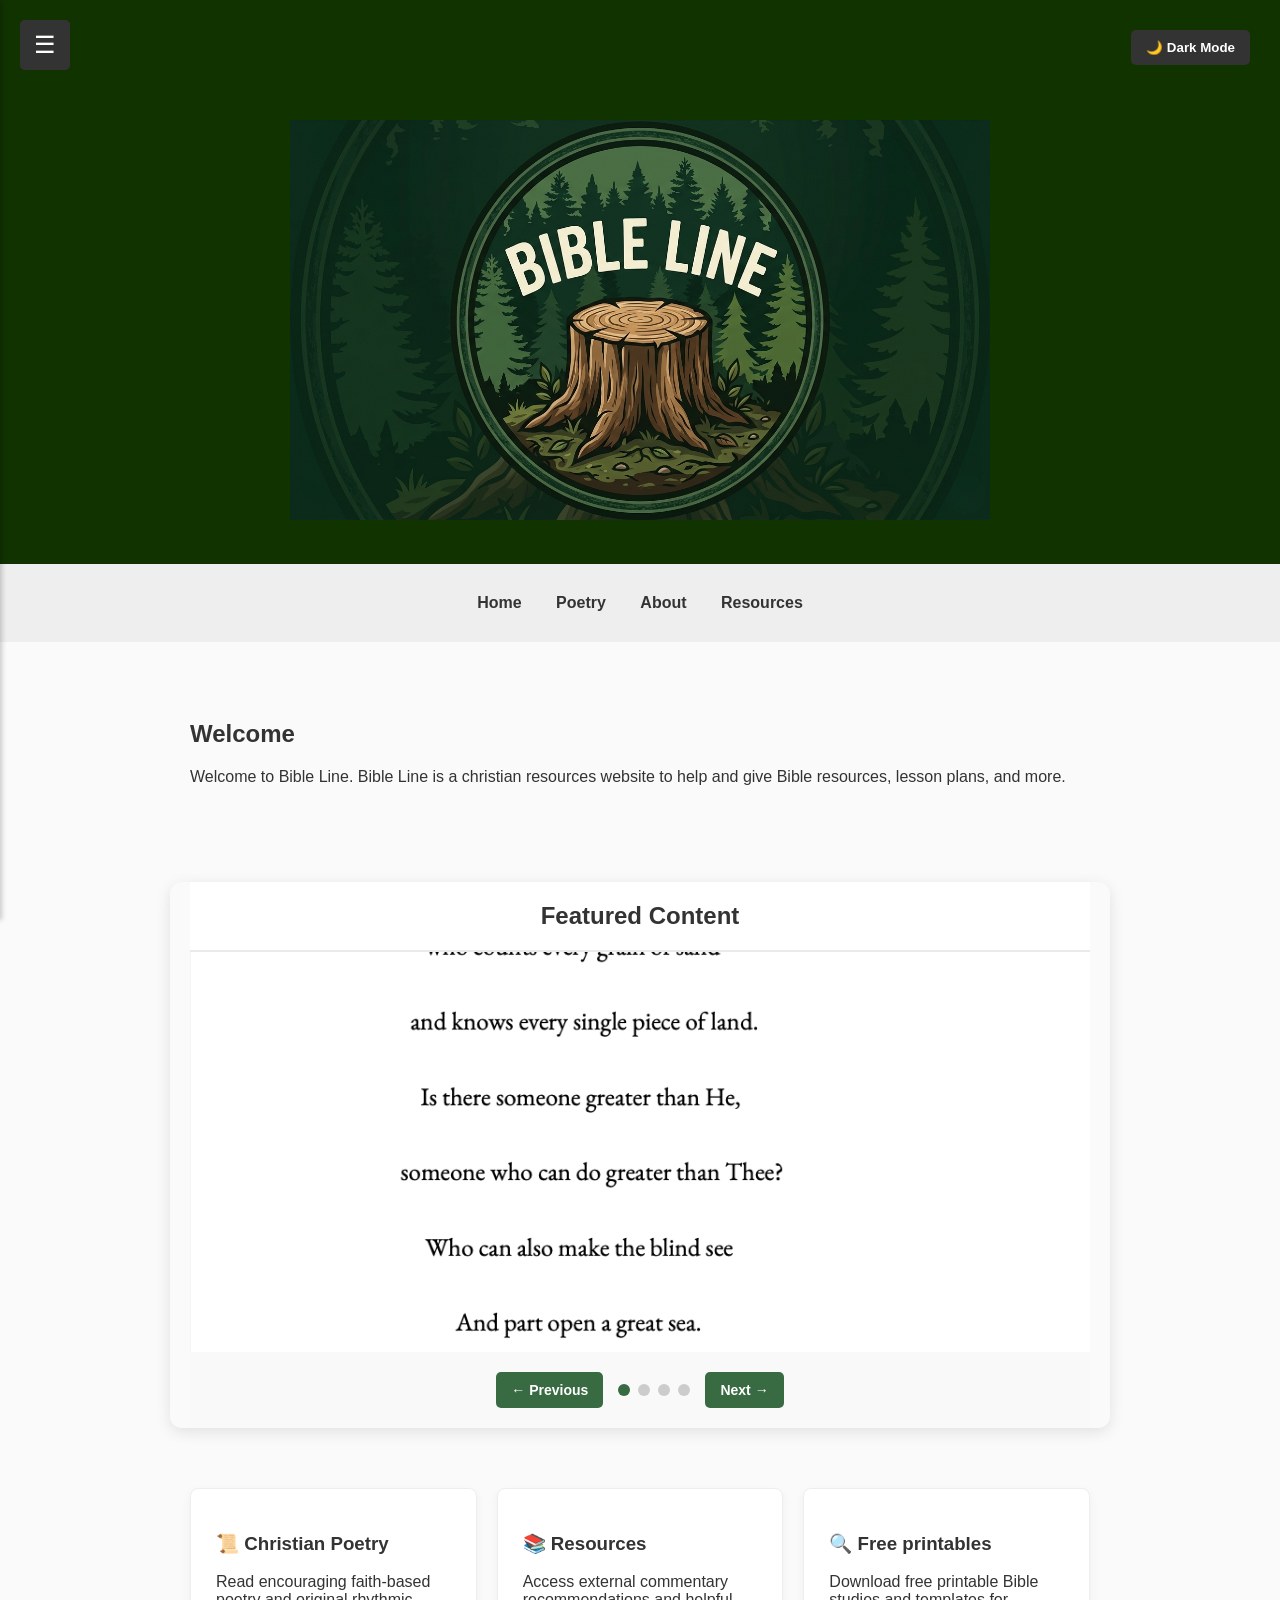
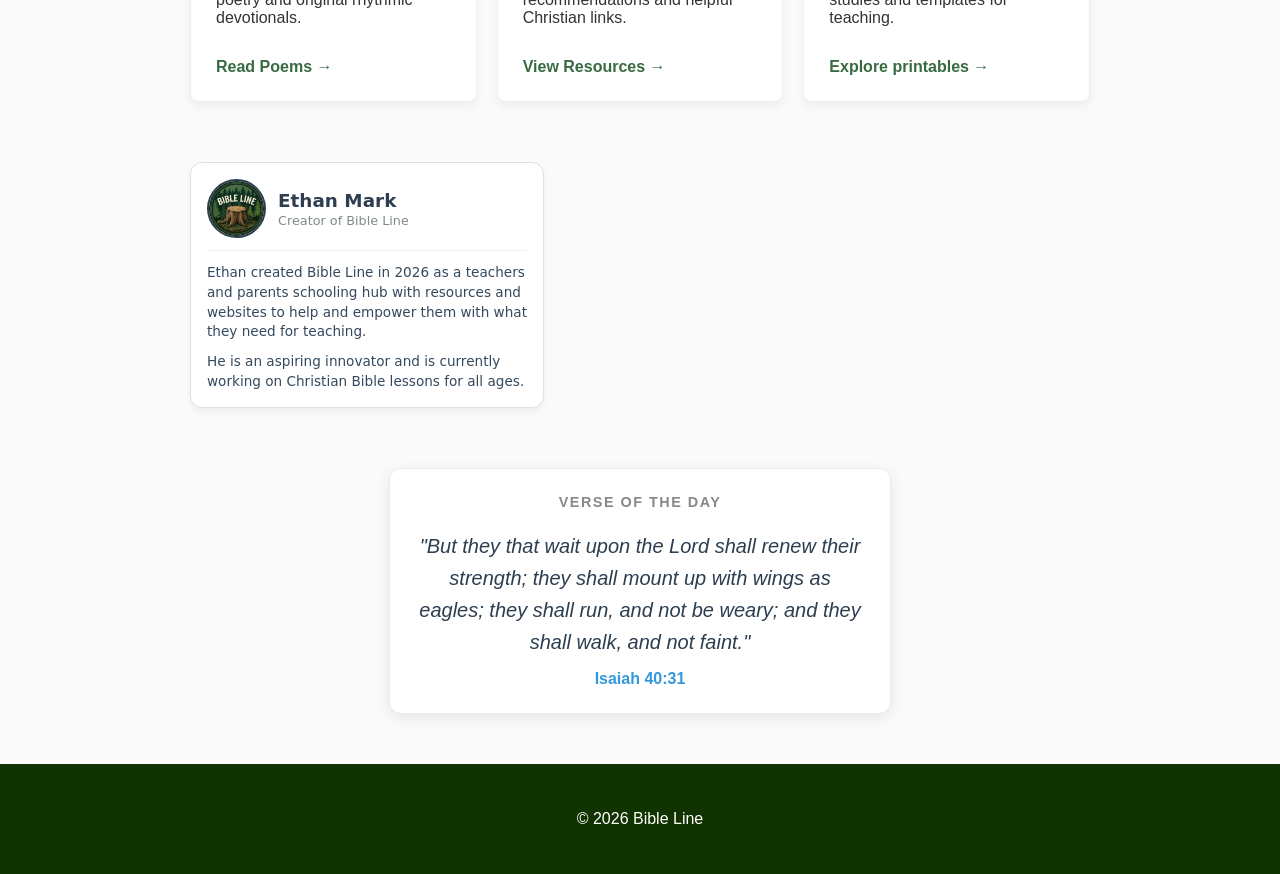
==== commit 19ec67a2: "Modify carousel images and remove unused slide Updated image sources in the carousel and removed an " ====
--- a/index.html
+++ b/index.html
@@ -595,16 +595,13 @@
         <div class="carousel-title">Featured Content</div>
         <div class="carousel">
             <div class="carousel-slide active">
-                <img src="Who is  He.png" alt="Featured Image 1">
+                <img src="Who is He.png" alt="Featured Image 1">
             </div>
             <div class="carousel-slide">
-                <img src="bibleline_logo.png" alt="Featured Image 2">
+                <img src="The love Definition.png" alt="Featured Image 2">
             </div>
             <div class="carousel-slide">
                 <img src="bibleline_logo.png" alt="Featured Image 3">
-            </div>
-            <div class="carousel-slide">
-                <img src="bibleline_logo.png" alt="Featured Image 4">
             </div>
         </div>
         <div class="carousel-controls">
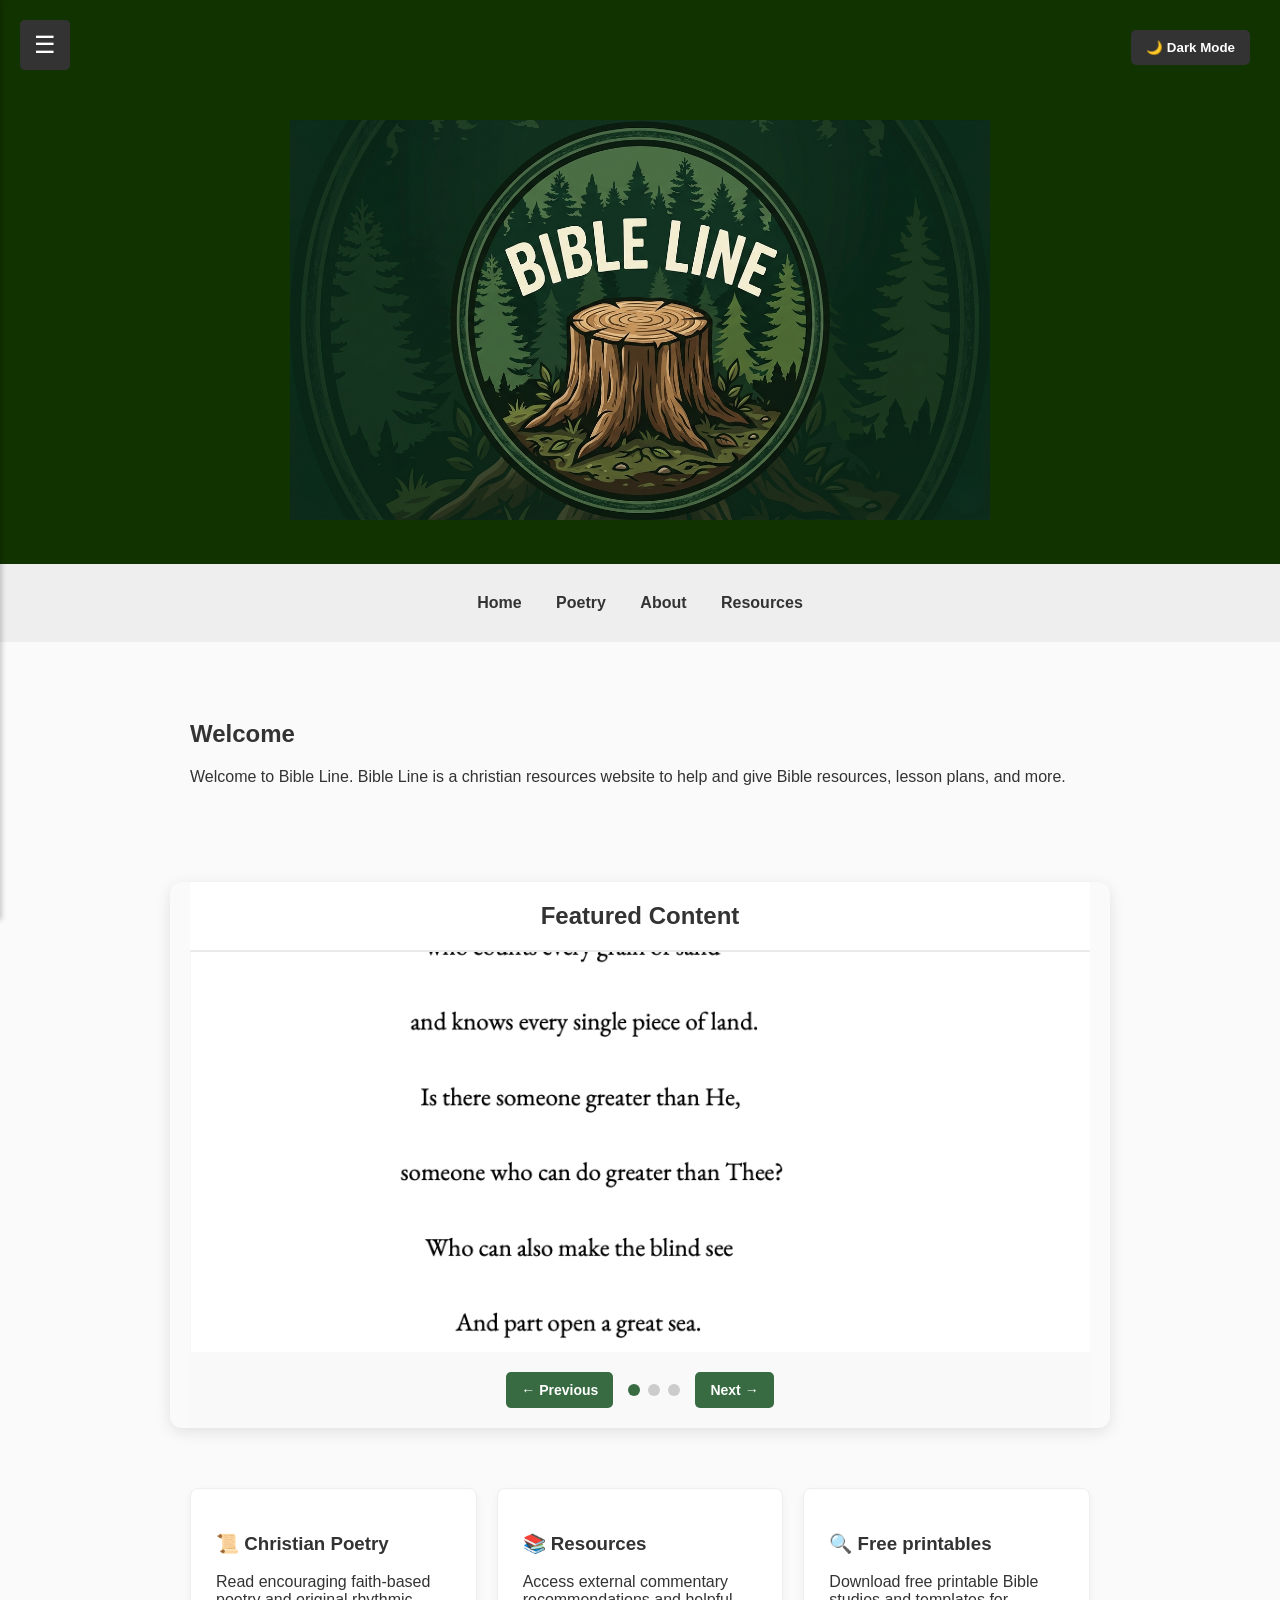
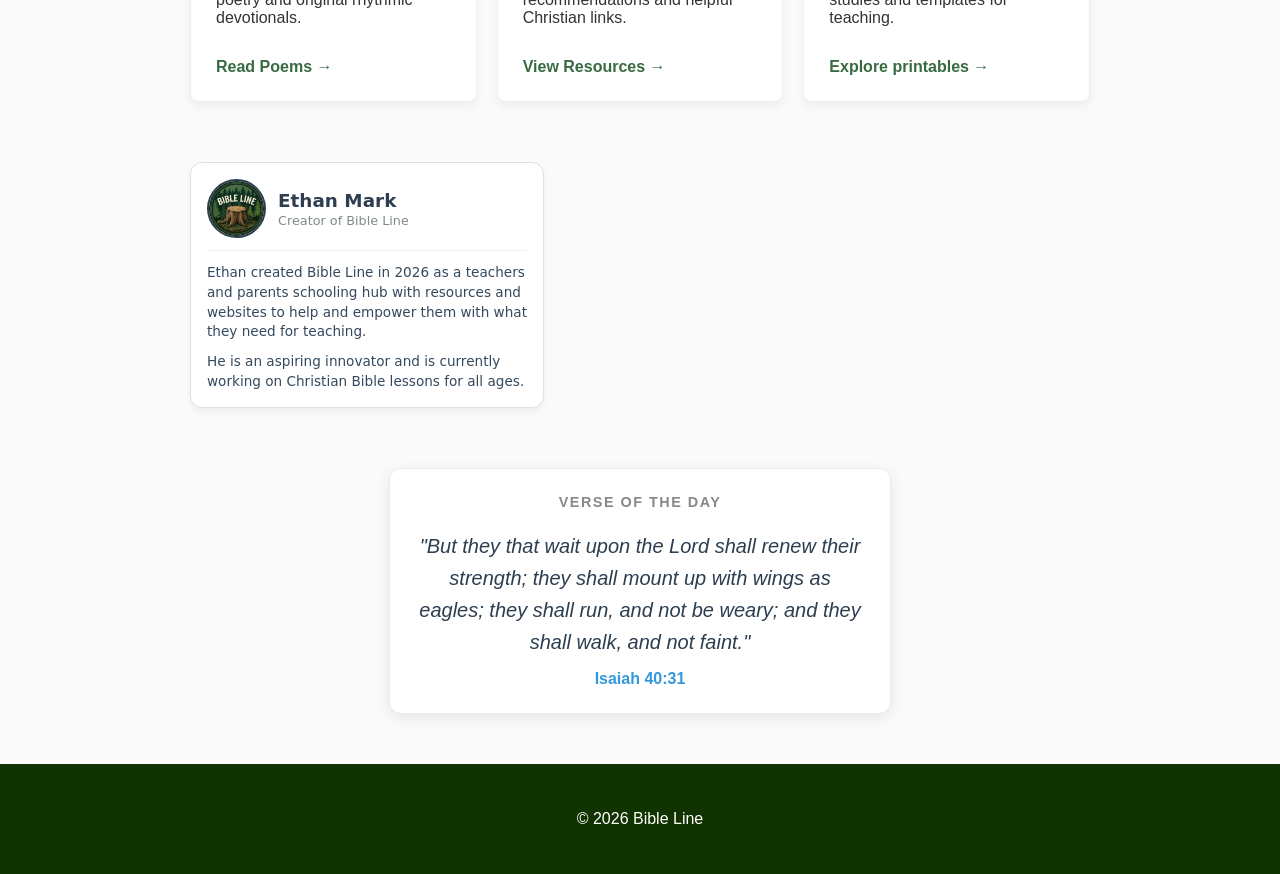
==== commit 52344088: "Comment out fourth carousel dot Comment out the fourth dot in the carousel." ====
--- a/index.html
+++ b/index.html
@@ -610,7 +610,7 @@
                 <span class="dot active" onclick="goToSlide(0)"></span>
                 <span class="dot" onclick="goToSlide(1)"></span>
                 <span class="dot" onclick="goToSlide(2)"></span>
-                <span class="dot" onclick="goToSlide(3)"></span>
+              <!--  <span class="dot" onclick="goToSlide(3)"></span> -->
             </div>
             <button class="carousel-btn" onclick="nextSlide()">Next →</button>
         </div>
